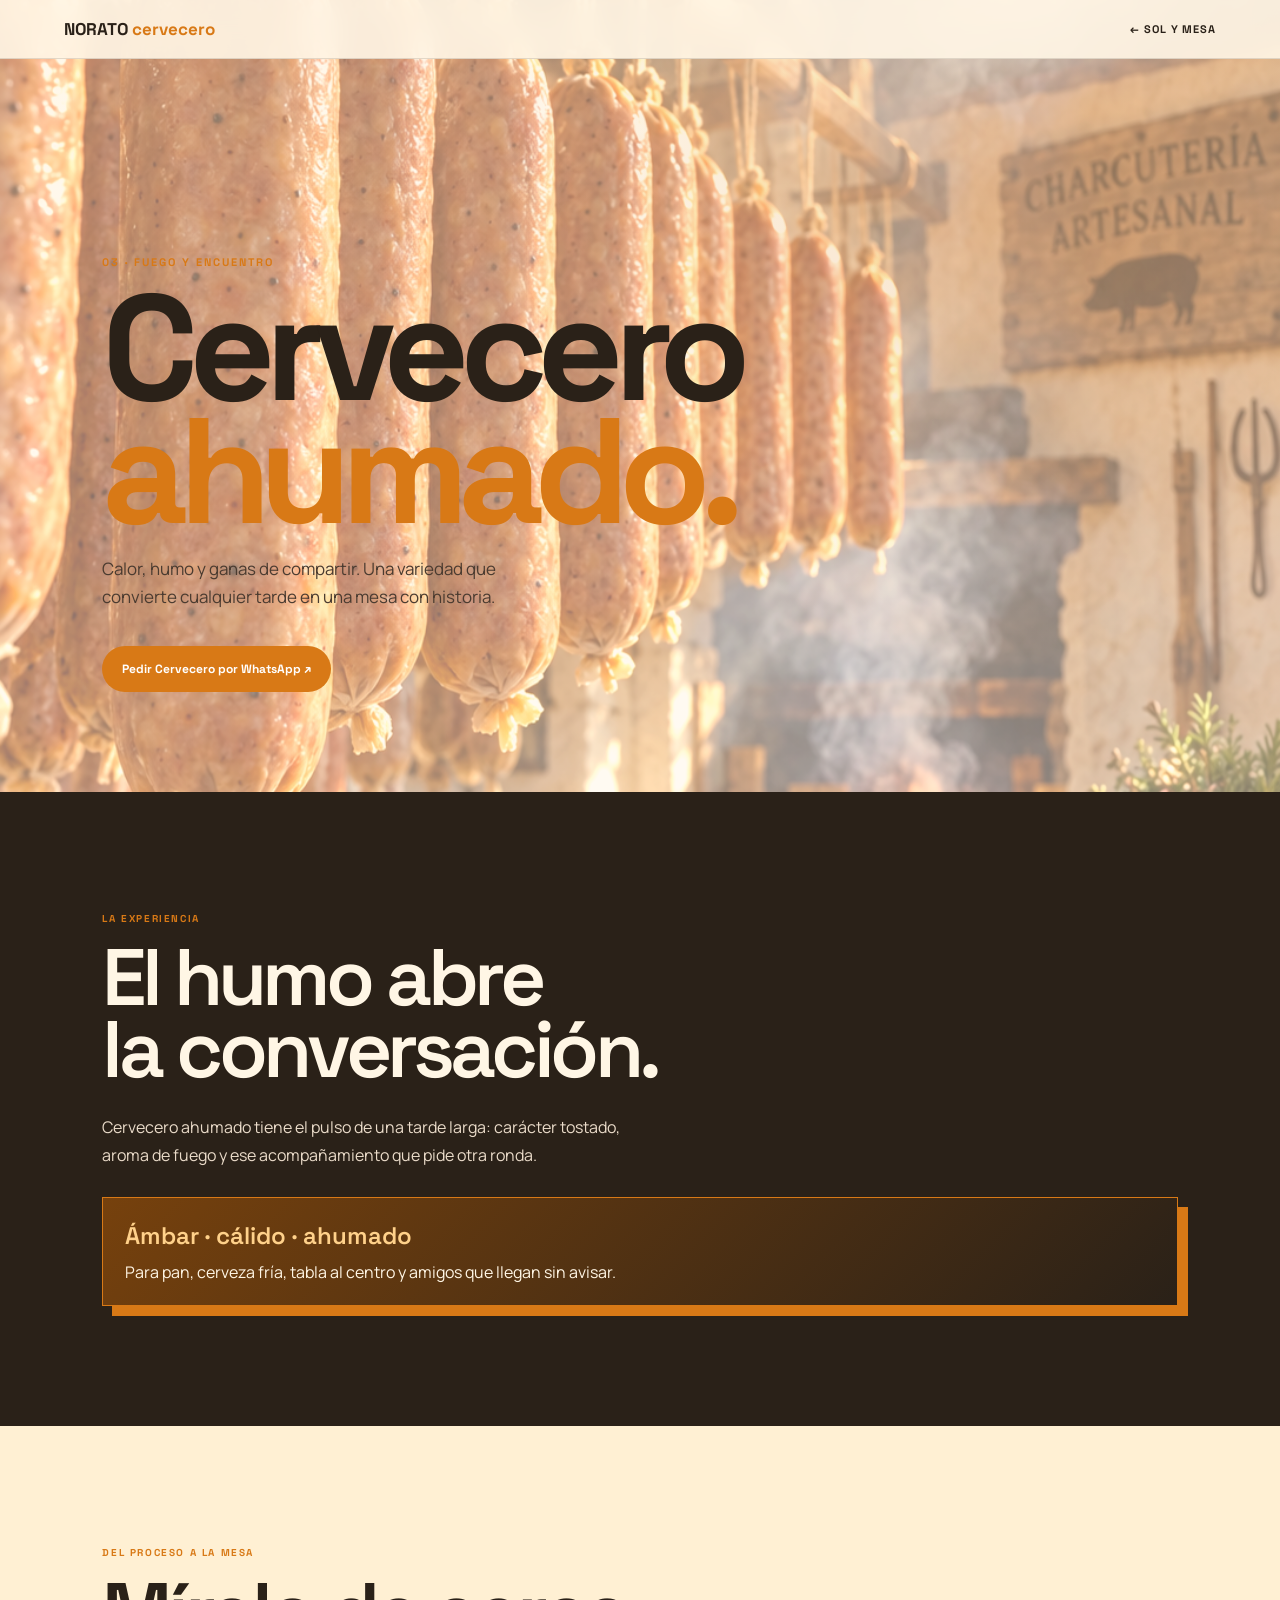
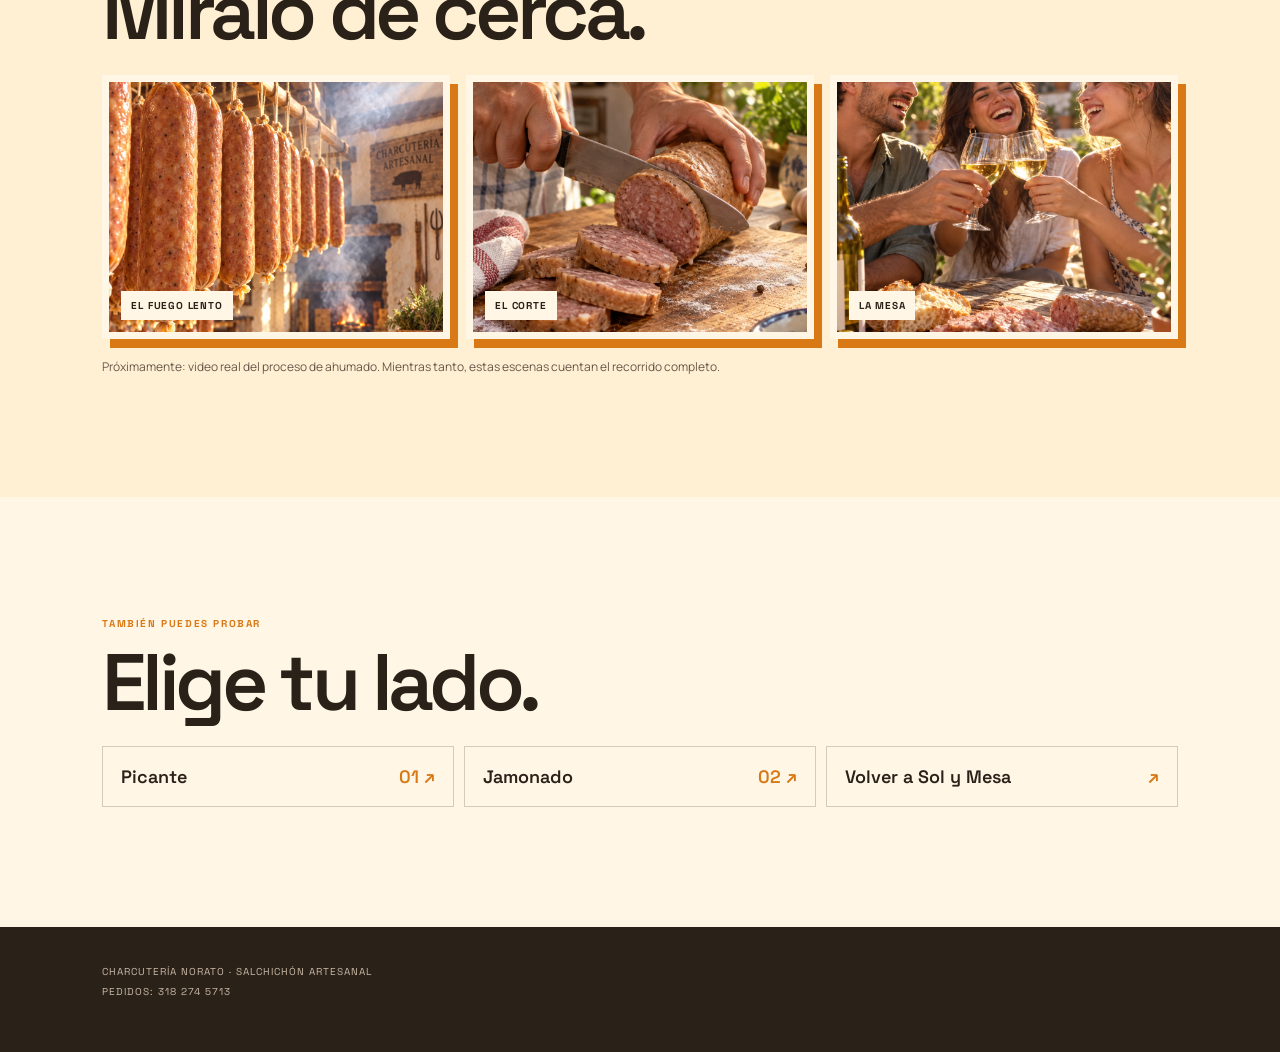
==== cervecero-ahumado/index.html @ bbb150dc "feat: initial Norato Sol y Mesa site" ====
<!doctype html><html lang="es"><head><meta charset="utf-8"><meta name="viewport" content="width=device-width,initial-scale=1"><title>Cervecero ahumado — Charcutería Norato</title><meta name="description" content="Cervecero ahumado, salchichón artesanal Norato."><link rel="preconnect" href="https://fonts.googleapis.com"><link rel="preconnect" href="https://fonts.gstatic.com" crossorigin><link href="https://fonts.googleapis.com/css2?family=Manrope:wght@400;600;700;800&family=Space+Grotesk:wght@400;600;700&display=swap" rel="stylesheet"><link rel="stylesheet" href="../variedades/styles.css"></head><body style="--accent:#d87916;--accent-soft:#fff0d3;--accent-dark:#76410d;--accent-light:#ffd18a;--accent-glow:#d8791666"><header class="page-nav"><a class="brand" href="../">NORATO <b>cervecero</b></a><a class="nav-back" href="../">← Sol y Mesa</a></header><main><section class="variety-hero"><div class="hero-photo"><img src="../assets/ahumadero.png" alt="Ahumado artesanal Norato"></div><div class="hero-content reveal"><div class="eyebrow">03 · fuego y encuentro</div><h1>Cervecero<br><span>ahumado.</span></h1><p class="lead">Calor, humo y ganas de compartir. Una variedad que convierte cualquier tarde en una mesa con historia.</p><a class="wa-button" href="https://wa.me/573182745713?text=Hola%2C%20quiero%20conocer%20y%20pedir%20el%20salchich%C3%B3n%20Cervecero%20ahumado%20de%20Norato." target="_blank" rel="noopener">Pedir Cervecero por WhatsApp ↗</a></div></section><section class="section story"><div class="section-kicker reveal">La experiencia</div><h2 class="reveal">El humo abre<br>la conversación.</h2><p class="reveal">Cervecero ahumado tiene el pulso de una tarde larga: carácter tostado, aroma de fuego y ese acompañamiento que pide otra ronda.</p><div class="story-card reveal"><strong>Ámbar · cálido · ahumado</strong><span>Para pan, cerveza fría, tabla al centro y amigos que llegan sin avisar.</span></div></section><section class="section gallery"><div class="section-kicker reveal">Del proceso a la mesa</div><h2 class="reveal">Míralo de cerca.</h2><div class="gallery-grid"><figure class="reveal"><img src="../assets/ahumadero.png" alt="Proceso de ahumado"><figcaption>El fuego lento</figcaption></figure><figure class="reveal"><img src="../assets/manos-corte.png" alt="Corte del producto"><figcaption>El corte</figcaption></figure><figure class="reveal"><img src="../assets/brindis.png" alt="Brindis con producto Norato"><figcaption>La mesa</figcaption></figure></div><p class="media-note">Próximamente: video real del proceso de ahumado. Mientras tanto, estas escenas cuentan el recorrido completo.</p></section><section class="section other"><div class="section-kicker">También puedes probar</div><h2>Elige tu lado.</h2><div class="other-grid"><a href="../picante/">Picante <span>01 ↗</span></a><a href="../jamonado/">Jamonado <span>02 ↗</span></a><a href="../">Volver a Sol y Mesa <span>↗</span></a></div></section></main><footer>Charcutería Norato · Salchichón artesanal<br>Pedidos: 318 274 5713</footer><script src="../variedades/app.js"></script></body></html>
---- variedades/styles.css ----
:root{--paper:#fff6e5;--ink:#2a2118;--muted:#65584a;--ease:cubic-bezier(.16,1,.3,1)}
*{box-sizing:border-box}html{scroll-behavior:smooth}body{margin:0;background:var(--paper);color:var(--ink);font-family:Manrope,system-ui,sans-serif;overflow-x:hidden}.page-nav{position:fixed;z-index:10;inset:0 0 auto;display:flex;align-items:center;justify-content:space-between;padding:14px 20px;background:#fff6e5e8;backdrop-filter:blur(12px);border-bottom:1px solid #2a211822}.brand{color:var(--ink);text-decoration:none;font:700 17px 'Space Grotesk'}.brand b{color:var(--accent)}.nav-back{color:var(--ink);text-decoration:none;font:700 11px 'Space Grotesk';letter-spacing:.08em;text-transform:uppercase}.variety-hero{min-height:100svh;display:flex;flex-direction:column;justify-content:flex-end;position:relative;overflow:hidden;padding:110px 22px 62px;background:linear-gradient(180deg,var(--accent-soft),var(--paper))}.variety-hero:before{content:"";position:absolute;inset:0;background:radial-gradient(circle at 78% 20%,var(--accent-glow),transparent 42%);pointer-events:none}.hero-photo{position:absolute;inset:0;z-index:0}.hero-photo img{width:100%;height:100%;object-fit:cover;opacity:.36;filter:saturate(1.05) contrast(1.04);animation:drift 12s ease-in-out infinite alternate}.hero-photo:after{content:"";position:absolute;inset:0;background:linear-gradient(180deg,var(--paper)00 15%,var(--paper)e8 76%,var(--paper) 100%)}.hero-content{position:relative;z-index:1;max-width:620px}.eyebrow{font:700 11px 'Space Grotesk';letter-spacing:.18em;text-transform:uppercase;color:var(--accent);margin-bottom:18px}.variety-hero h1{font:700 clamp(62px,18vw,150px)/.82 'Space Grotesk';letter-spacing:-.07em;margin:0 0 22px;color:var(--ink)}.variety-hero h1 span{color:var(--accent)}.lead{font-size:17px;line-height:1.65;max-width:430px;color:#4a3b30}.wa-button{display:inline-flex;align-items:center;justify-content:center;gap:12px;margin-top:18px;padding:15px 20px;border-radius:999px;background:var(--accent);color:#fff;text-decoration:none;font:700 12px 'Space Grotesk';transition:transform .35s var(--ease),box-shadow .35s}.wa-button:hover{transform:translateY(-4px);box-shadow:0 12px 24px var(--accent-glow)}.section{padding:78px 22px}.section-kicker{font:700 10px 'Space Grotesk';letter-spacing:.16em;text-transform:uppercase;color:var(--accent)}.section h2{font:600 clamp(40px,12vw,80px)/.9 'Space Grotesk';letter-spacing:-.055em;margin:16px 0 28px}.story{background:var(--ink);color:var(--paper)}.story p{max-width:540px;color:#eadbc9;line-height:1.75}.story-card{margin-top:28px;padding:22px;border:1px solid var(--accent);background:linear-gradient(135deg,var(--accent-dark),#2a2118);box-shadow:10px 10px 0 var(--accent)}.story-card strong{display:block;color:var(--accent-light);font:600 24px 'Space Grotesk';margin-bottom:10px}.gallery{background:var(--accent-soft)}.gallery-grid{display:grid;gap:16px}.gallery figure{margin:0;position:relative;overflow:hidden;border:7px solid var(--paper);box-shadow:8px 9px 0 var(--accent)}.gallery img{display:block;width:100%;aspect-ratio:4/3;object-fit:cover}.gallery figcaption{position:absolute;left:12px;bottom:12px;padding:8px 10px;background:var(--paper);color:var(--ink);font:700 10px 'Space Grotesk';text-transform:uppercase;letter-spacing:.08em}.media-note{margin:18px 0 0;color:var(--muted);font-size:12px;line-height:1.6}.other{background:var(--paper)}.other-grid{display:grid;gap:10px}.other-grid a{padding:18px;border:1px solid #2a211833;color:var(--ink);text-decoration:none;font:600 18px 'Space Grotesk';display:flex;justify-content:space-between}.other-grid a span{color:var(--accent)}footer{padding:28px 22px 100px;background:var(--ink);color:#c9b8a6;font:10px 'Space Grotesk';letter-spacing:.1em;text-transform:uppercase;line-height:2}@keyframes drift{to{transform:scale(1.08) translateY(-1.5%)}}.reveal{opacity:0;transform:translateY(28px);transition:opacity .8s var(--ease),transform .8s var(--ease)}.reveal.show{opacity:1;transform:none}@media(min-width:720px){.page-nav{padding:18px 5vw}.variety-hero{padding:150px 8vw 100px;min-height:88vh}.hero-photo img{opacity:.52}.section{padding:120px 8vw}.gallery-grid{grid-template-columns:repeat(3,1fr)}.other-grid{grid-template-columns:repeat(3,1fr)}footer{padding:35px 8vw 50px}}@media(prefers-reduced-motion:reduce){html{scroll-behavior:auto}.hero-photo img,.reveal{animation:none;transition:none}.reveal{opacity:1;transform:none}.wa-button{transition:none}}
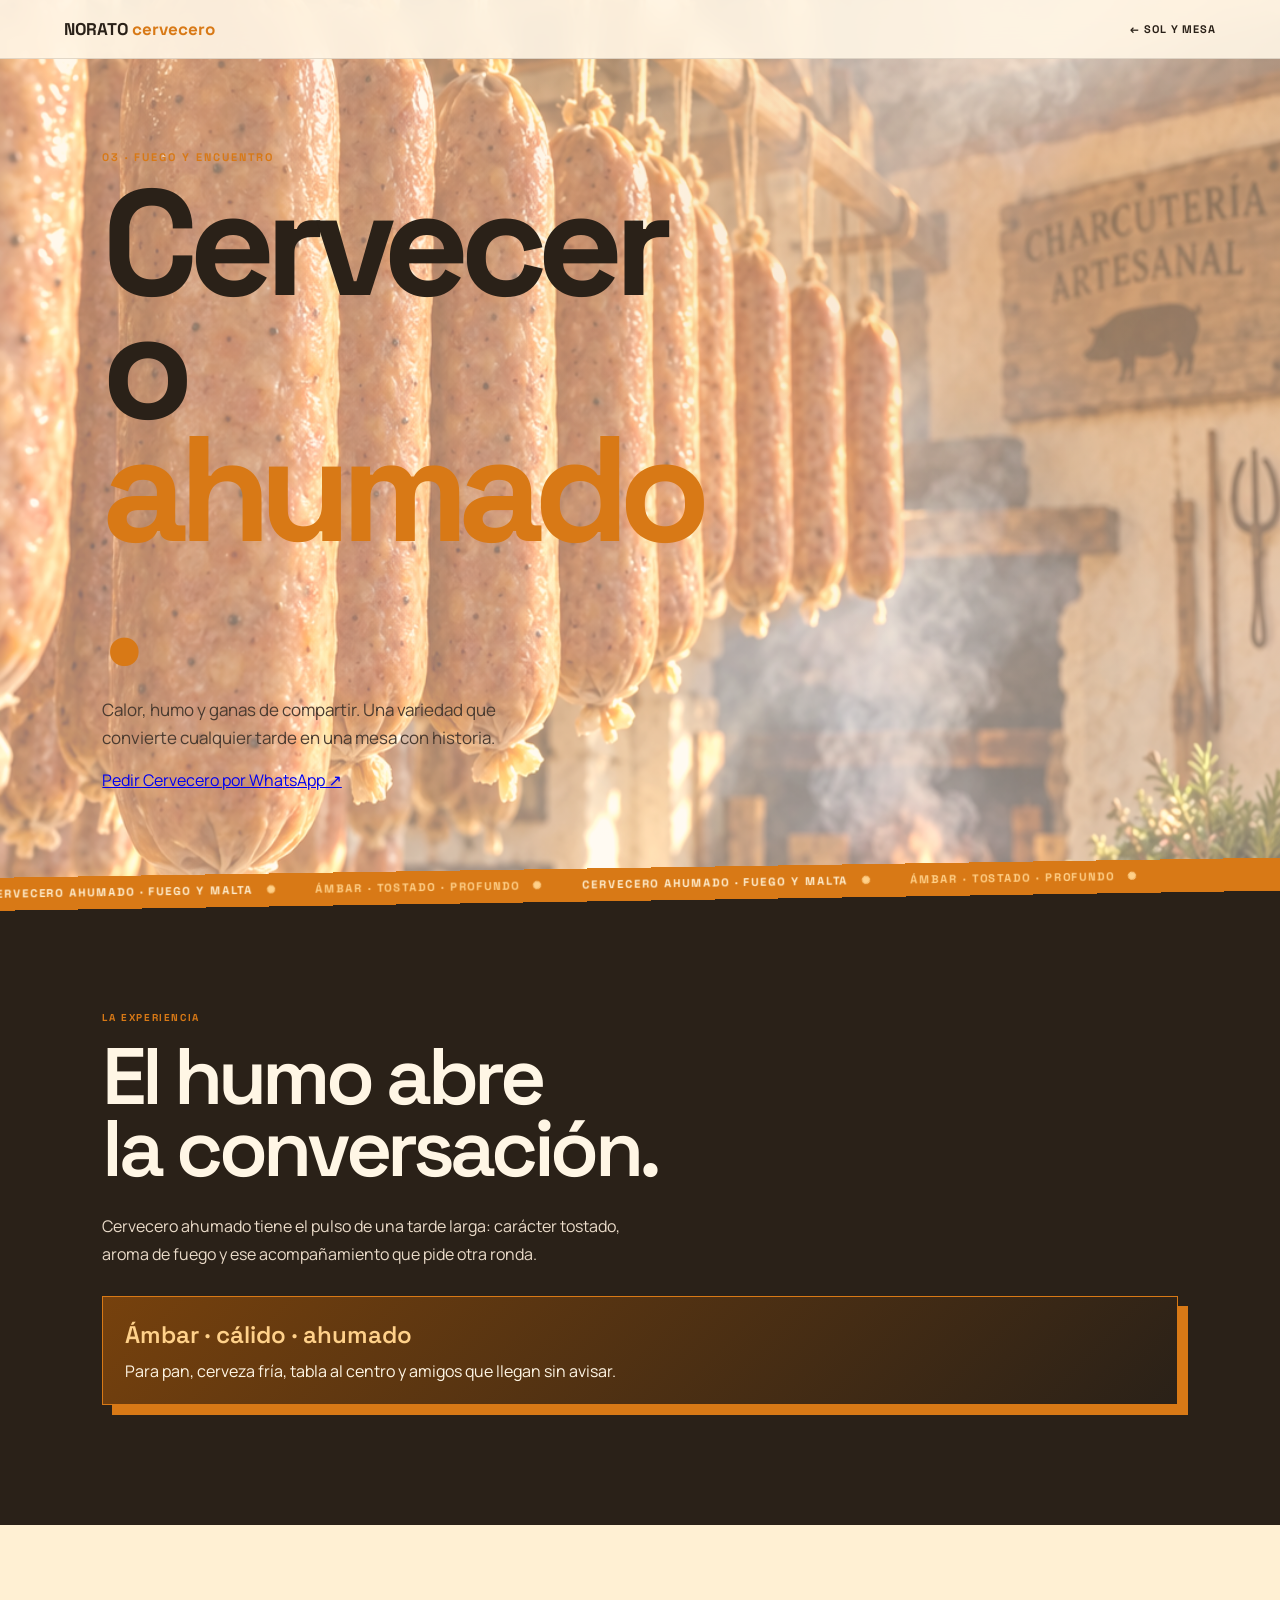
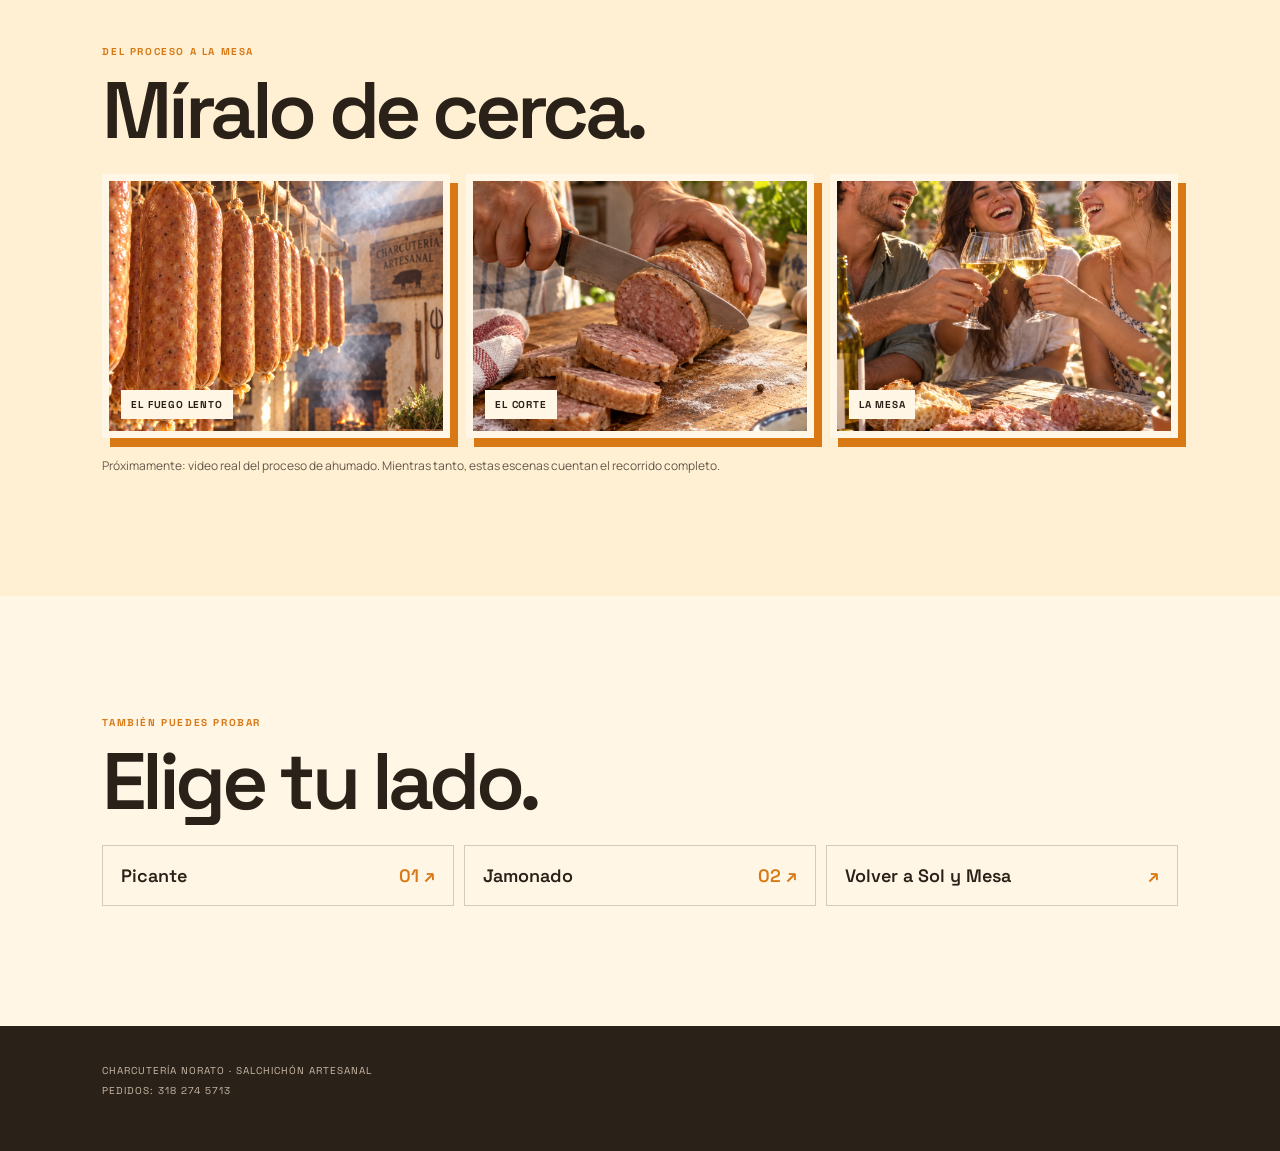
==== commit 2f1e076e: "fix: complete mobile responsive pass and add variety tickers" ====
--- a/cervecero-ahumado/index.html
+++ b/cervecero-ahumado/index.html
@@ -1 +1 @@
-<!doctype html><html lang="es"><head><meta charset="utf-8"><meta name="viewport" content="width=device-width,initial-scale=1"><title>Cervecero ahumado — Charcutería Norato</title><meta name="description" content="Cervecero ahumado, salchichón artesanal Norato."><link rel="preconnect" href="https://fonts.googleapis.com"><link rel="preconnect" href="https://fonts.gstatic.com" crossorigin><link href="https://fonts.googleapis.com/css2?family=Manrope:wght@400;600;700;800&family=Space+Grotesk:wght@400;600;700&display=swap" rel="stylesheet"><link rel="stylesheet" href="../variedades/styles.css"></head><body style="--accent:#d87916;--accent-soft:#fff0d3;--accent-dark:#76410d;--accent-light:#ffd18a;--accent-glow:#d8791666"><header class="page-nav"><a class="brand" href="../">NORATO <b>cervecero</b></a><a class="nav-back" href="../">← Sol y Mesa</a></header><main><section class="variety-hero"><div class="hero-photo"><img src="../assets/ahumadero.png" alt="Ahumado artesanal Norato"></div><div class="hero-content reveal"><div class="eyebrow">03 · fuego y encuentro</div><h1>Cervecero<br><span>ahumado.</span></h1><p class="lead">Calor, humo y ganas de compartir. Una variedad que convierte cualquier tarde en una mesa con historia.</p><a class="wa-button" href="https://wa.me/573182745713?text=Hola%2C%20quiero%20conocer%20y%20pedir%20el%20salchich%C3%B3n%20Cervecero%20ahumado%20de%20Norato." target="_blank" rel="noopener">Pedir Cervecero por WhatsApp ↗</a></div></section><section class="section story"><div class="section-kicker reveal">La experiencia</div><h2 class="reveal">El humo abre<br>la conversación.</h2><p class="reveal">Cervecero ahumado tiene el pulso de una tarde larga: carácter tostado, aroma de fuego y ese acompañamiento que pide otra ronda.</p><div class="story-card reveal"><strong>Ámbar · cálido · ahumado</strong><span>Para pan, cerveza fría, tabla al centro y amigos que llegan sin avisar.</span></div></section><section class="section gallery"><div class="section-kicker reveal">Del proceso a la mesa</div><h2 class="reveal">Míralo de cerca.</h2><div class="gallery-grid"><figure class="reveal"><img src="../assets/ahumadero.png" alt="Proceso de ahumado"><figcaption>El fuego lento</figcaption></figure><figure class="reveal"><img src="../assets/manos-corte.png" alt="Corte del producto"><figcaption>El corte</figcaption></figure><figure class="reveal"><img src="../assets/brindis.png" alt="Brindis con producto Norato"><figcaption>La mesa</figcaption></figure></div><p class="media-note">Próximamente: video real del proceso de ahumado. Mientras tanto, estas escenas cuentan el recorrido completo.</p></section><section class="section other"><div class="section-kicker">También puedes probar</div><h2>Elige tu lado.</h2><div class="other-grid"><a href="../picante/">Picante <span>01 ↗</span></a><a href="../jamonado/">Jamonado <span>02 ↗</span></a><a href="../">Volver a Sol y Mesa <span>↗</span></a></div></section></main><footer>Charcutería Norato · Salchichón artesanal<br>Pedidos: 318 274 5713</footer><script src="../variedades/app.js"></script></body></html>
+<!doctype html><html lang="es"><head><meta charset="utf-8"><meta name="viewport" content="width=device-width,initial-scale=1"><title>Cervecero ahumado — Charcutería Norato</title><meta name="description" content="Cervecero ahumado, salchichón artesanal Norato."><link rel="preconnect" href="https://fonts.googleapis.com"><link rel="preconnect" href="https://fonts.gstatic.com" crossorigin><link href="https://fonts.googleapis.com/css2?family=Manrope:wght@400;600;700;800&family=Space+Grotesk:wght@400;600;700&display=swap" rel="stylesheet"><link rel="stylesheet" href="../variedades/styles.css"></head><body style="--accent:#d87916;--accent-soft:#fff0d3;--accent-dark:#76410d;--accent-light:#ffd18a;--accent-glow:#d8791666;--ticker-speed:14s;--ticker-angle:-.9deg"><header class="page-nav"><a class="brand" href="../">NORATO <b>cervecero</b></a><a class="nav-back" href="../">← Sol y Mesa</a></header><div class="variety-ticker" aria-hidden="true"><div class="variety-ticker-track"><span>Cervecero ahumado · fuego y malta <em>✺</em></span><span>Ámbar · tostado · profundo <em>✺</em></span><span>Cervecero ahumado · fuego y malta <em>✺</em></span><span>Ámbar · tostado · profundo <em>✺</em></span></div></div><main><section class="variety-hero"><div class="hero-photo"><img src="../assets/ahumadero.png" alt="Ahumado artesanal Norato"></div><div class="hero-content reveal"><div class="eyebrow">03 · fuego y encuentro</div><h1>Cervecero<br><span>ahumado.</span></h1><p class="lead">Calor, humo y ganas de compartir. Una variedad que convierte cualquier tarde en una mesa con historia.</p><a class="wa-button" href="https://wa.me/573182745713?text=Hola%2C%20quiero%20conocer%20y%20pedir%20el%20salchich%C3%B3n%20Cervecero%20ahumado%20de%20Norato." target="_blank" rel="noopener">Pedir Cervecero por WhatsApp ↗</a></div></section><section class="section story"><div class="section-kicker reveal">La experiencia</div><h2 class="reveal">El humo abre<br>la conversación.</h2><p class="reveal">Cervecero ahumado tiene el pulso de una tarde larga: carácter tostado, aroma de fuego y ese acompañamiento que pide otra ronda.</p><div class="story-card reveal"><strong>Ámbar · cálido · ahumado</strong><span>Para pan, cerveza fría, tabla al centro y amigos que llegan sin avisar.</span></div></section><section class="section gallery"><div class="section-kicker reveal">Del proceso a la mesa</div><h2 class="reveal">Míralo de cerca.</h2><div class="gallery-grid"><figure class="reveal"><img src="../assets/ahumadero.png" alt="Proceso de ahumado"><figcaption>El fuego lento</figcaption></figure><figure class="reveal"><img src="../assets/manos-corte.png" alt="Corte del producto"><figcaption>El corte</figcaption></figure><figure class="reveal"><img src="../assets/brindis.png" alt="Brindis con producto Norato"><figcaption>La mesa</figcaption></figure></div><p class="media-note">Próximamente: video real del proceso de ahumado. Mientras tanto, estas escenas cuentan el recorrido completo.</p></section><section class="section other"><div class="section-kicker">También puedes probar</div><h2>Elige tu lado.</h2><div class="other-grid"><a href="../picante/">Picante <span>01 ↗</span></a><a href="../jamonado/">Jamonado <span>02 ↗</span></a><a href="../">Volver a Sol y Mesa <span>↗</span></a></div></section></main><footer>Charcutería Norato · Salchichón artesanal<br>Pedidos: 318 274 5713</footer><script src="../variedades/app.js"></script></body></html>
--- a/variedades/styles.css
+++ b/variedades/styles.css
@@ -1,2 +1,3 @@
 :root{--paper:#fff6e5;--ink:#2a2118;--muted:#65584a;--ease:cubic-bezier(.16,1,.3,1)}
-*{box-sizing:border-box}html{scroll-behavior:smooth}body{margin:0;background:var(--paper);color:var(--ink);font-family:Manrope,system-ui,sans-serif;overflow-x:hidden}.page-nav{position:fixed;z-index:10;inset:0 0 auto;display:flex;align-items:center;justify-content:space-between;padding:14px 20px;background:#fff6e5e8;backdrop-filter:blur(12px);border-bottom:1px solid #2a211822}.brand{color:var(--ink);text-decoration:none;font:700 17px 'Space Grotesk'}.brand b{color:var(--accent)}.nav-back{color:var(--ink);text-decoration:none;font:700 11px 'Space Grotesk';letter-spacing:.08em;text-transform:uppercase}.variety-hero{min-height:100svh;display:flex;flex-direction:column;justify-content:flex-end;position:relative;overflow:hidden;padding:110px 22px 62px;background:linear-gradient(180deg,var(--accent-soft),var(--paper))}.variety-hero:before{content:"";position:absolute;inset:0;background:radial-gradient(circle at 78% 20%,var(--accent-glow),transparent 42%);pointer-events:none}.hero-photo{position:absolute;inset:0;z-index:0}.hero-photo img{width:100%;height:100%;object-fit:cover;opacity:.36;filter:saturate(1.05) contrast(1.04);animation:drift 12s ease-in-out infinite alternate}.hero-photo:after{content:"";position:absolute;inset:0;background:linear-gradient(180deg,var(--paper)00 15%,var(--paper)e8 76%,var(--paper) 100%)}.hero-content{position:relative;z-index:1;max-width:620px}.eyebrow{font:700 11px 'Space Grotesk';letter-spacing:.18em;text-transform:uppercase;color:var(--accent);margin-bottom:18px}.variety-hero h1{font:700 clamp(62px,18vw,150px)/.82 'Space Grotesk';letter-spacing:-.07em;margin:0 0 22px;color:var(--ink)}.variety-hero h1 span{color:var(--accent)}.lead{font-size:17px;line-height:1.65;max-width:430px;color:#4a3b30}.wa-button{display:inline-flex;align-items:center;justify-content:center;gap:12px;margin-top:18px;padding:15px 20px;border-radius:999px;background:var(--accent);color:#fff;text-decoration:none;font:700 12px 'Space Grotesk';transition:transform .35s var(--ease),box-shadow .35s}.wa-button:hover{transform:translateY(-4px);box-shadow:0 12px 24px var(--accent-glow)}.section{padding:78px 22px}.section-kicker{font:700 10px 'Space Grotesk';letter-spacing:.16em;text-transform:uppercase;color:var(--accent)}.section h2{font:600 clamp(40px,12vw,80px)/.9 'Space Grotesk';letter-spacing:-.055em;margin:16px 0 28px}.story{background:var(--ink);color:var(--paper)}.story p{max-width:540px;color:#eadbc9;line-height:1.75}.story-card{margin-top:28px;padding:22px;border:1px solid var(--accent);background:linear-gradient(135deg,var(--accent-dark),#2a2118);box-shadow:10px 10px 0 var(--accent)}.story-card strong{display:block;color:var(--accent-light);font:600 24px 'Space Grotesk';margin-bottom:10px}.gallery{background:var(--accent-soft)}.gallery-grid{display:grid;gap:16px}.gallery figure{margin:0;position:relative;overflow:hidden;border:7px solid var(--paper);box-shadow:8px 9px 0 var(--accent)}.gallery img{display:block;width:100%;aspect-ratio:4/3;object-fit:cover}.gallery figcaption{position:absolute;left:12px;bottom:12px;padding:8px 10px;background:var(--paper);color:var(--ink);font:700 10px 'Space Grotesk';text-transform:uppercase;letter-spacing:.08em}.media-note{margin:18px 0 0;color:var(--muted);font-size:12px;line-height:1.6}.other{background:var(--paper)}.other-grid{display:grid;gap:10px}.other-grid a{padding:18px;border:1px solid #2a211833;color:var(--ink);text-decoration:none;font:600 18px 'Space Grotesk';display:flex;justify-content:space-between}.other-grid a span{color:var(--accent)}footer{padding:28px 22px 100px;background:var(--ink);color:#c9b8a6;font:10px 'Space Grotesk';letter-spacing:.1em;text-transform:uppercase;line-height:2}@keyframes drift{to{transform:scale(1.08) translateY(-1.5%)}}.reveal{opacity:0;transform:translateY(28px);transition:opacity .8s var(--ease),transform .8s var(--ease)}.reveal.show{opacity:1;transform:none}@media(min-width:720px){.page-nav{padding:18px 5vw}.variety-hero{padding:150px 8vw 100px;min-height:88vh}.hero-photo img{opacity:.52}.section{padding:120px 8vw}.gallery-grid{grid-template-columns:repeat(3,1fr)}.other-grid{grid-template-columns:repeat(3,1fr)}footer{padding:35px 8vw 50px}}@media(prefers-reduced-motion:reduce){html{scroll-behavior:auto}.hero-photo img,.reveal{animation:none;transition:none}.reveal{opacity:1;transform:none}.wa-button{transition:none}}
+*{box-sizing:border-box}html{scroll-behavior:smooth}body{margin:0;background:var(--paper);color:var(--ink);font-family:Manrope,system-ui,sans-serif;overflow-x:hidden}.page-nav{position:fixed;z-index:10;inset:0 0 auto;display:flex;align-items:center;justify-content:space-between;padding:14px 20px;background:#fff6e5e8;backdrop-filter:blur(12px);border-bottom:1px solid #2a211822}.brand{color:var(--ink);text-decoration:none;font:700 17px 'Space Grotesk'}.brand b{color:var(--accent)}.nav-back{color:var(--ink);text-decoration:none;font:700 11px 'Space Grotesk';letter-spacing:.08em;text-transform:uppercase}.variety-ticker{position:fixed;z-index:9;left:0;right:0;bottom:0;width:100%;max-width:100%;overflow:hidden;padding:9px 0;background:var(--accent);color:var(--accent-soft);transform:rotate(var(--ticker-angle,-1deg)) scale(1.02);pointer-events:none;contain:paint}.variety-ticker-track{display:flex;width:max-content;gap:38px;white-space:nowrap;font:700 11px 'Space Grotesk';letter-spacing:.16em;text-transform:uppercase;animation:varietyTicker var(--ticker-speed,16s) linear infinite}.variety-ticker-track span{display:flex;align-items:center;gap:12px}.variety-ticker-track em{font-style:normal;color:var(--accent-light)}.variety-ticker-track span:nth-child(2n){color:var(--accent-light)}.variety-hero{min-height:100svh;display:flex;flex-direction:column;justify-content:flex-end;position:relative;overflow:hidden;padding:110px 22px 62px;background:linear-gradient(180deg,var(--accent-soft),var(--paper))}.variety-hero:before{content:"";position:absolute;inset:0;background:radial-gradient(circle at 78% 20%,var(--accent-glow),transparent 42%);pointer-events:none}.hero-photo{position:absolute;inset:0;z-index:0}.hero-photo img{width:100%;height:100%;object-fit:cover;opacity:.36;filter:saturate(1.05) contrast(1.04);animation:drift 12s ease-in-out infinite alternate}.hero-photo:after{content:"";position:absolute;inset:0;background:linear-gradient(180deg,var(--paper)00 15%,var(--paper)e8 76%,var(--paper) 100%)}.hero-content{position:relative;z-index:1;width:min(100%,620px);max-width:620px;min-width:0;overflow-wrap:anywhere}.eyebrow{font:700 11px 'Space Grotesk';letter-spacing:.18em;text-transform:uppercase;color:var(--accent);margin-bottom:18px}.variety-hero h1{font:700 clamp(62px,18vw,150px)/.82 'Space Grotesk';letter-spacing:-.07em;margin:0 0 22px;color:var(--ink);max-width:100%;overflow-wrap:anywhere}.variety-hero h1 span{color:var(--accent)}.lead{width:100%;font-size:17px;line-height:1.65;max-width:430px;color:#4a3b30;overflow-wrap:anywhere}.wa-button{max-width:100%;box-sizing:border-box}.wa-button:hover{transform:translateY(-4px);box-shadow:0 12px 24px var(--accent-glow)}.section{padding:78px 22px}.section-kicker{font:700 10px 'Space Grotesk';letter-spacing:.16em;text-transform:uppercase;color:var(--accent)}.section h2{font:600 clamp(40px,12vw,80px)/.9 'Space Grotesk';letter-spacing:-.055em;margin:16px 0 28px}.story{background:var(--ink);color:var(--paper)}.story p{max-width:540px;color:#eadbc9;line-height:1.75}.story-card{margin-top:28px;padding:22px;border:1px solid var(--accent);background:linear-gradient(135deg,var(--accent-dark),#2a2118);box-shadow:10px 10px 0 var(--accent)}.story-card strong{display:block;color:var(--accent-light);font:600 24px 'Space Grotesk';margin-bottom:10px}.gallery{background:var(--accent-soft)}.gallery-grid{display:grid;gap:16px}.gallery figure{margin:0;position:relative;overflow:hidden;border:7px solid var(--paper);box-shadow:8px 9px 0 var(--accent)}.gallery img{display:block;width:100%;aspect-ratio:4/3;object-fit:cover}.gallery figcaption{position:absolute;left:12px;bottom:12px;padding:8px 10px;background:var(--paper);color:var(--ink);font:700 10px 'Space Grotesk';text-transform:uppercase;letter-spacing:.08em}.media-note{margin:18px 0 0;color:var(--muted);font-size:12px;line-height:1.6}.other{background:var(--paper)}.other-grid{display:grid;gap:10px}.other-grid a{padding:18px;border:1px solid #2a211833;color:var(--ink);text-decoration:none;font:600 18px 'Space Grotesk';display:flex;justify-content:space-between}.other-grid a span{color:var(--accent)}footer{padding:28px 22px 100px;background:var(--ink);color:#c9b8a6;font:10px 'Space Grotesk';letter-spacing:.1em;text-transform:uppercase;line-height:2}@keyframes drift{to{transform:scale(1.08) translateY(-1.5%)}}@keyframes varietyTicker{to{transform:translateX(-50%)}}.reveal{opacity:0;transform:translateY(28px);transition:opacity .8s var(--ease),transform .8s var(--ease)}.reveal.show{opacity:1;transform:none}@media(min-width:720px){.page-nav{padding:18px 5vw}.variety-hero{padding:150px 8vw 100px;min-height:88vh}.hero-photo img{opacity:.52}.section{padding:120px 8vw}.gallery-grid{grid-template-columns:repeat(3,1fr)}.other-grid{grid-template-columns:repeat(3,1fr)}footer{padding:35px 8vw 50px}}@media(max-width:719px){.variety-hero h1{font-size:clamp(48px,16vw,72px);line-height:.9;letter-spacing:-.065em}.variety-hero{padding:100px 22px 86px}.lead{font-size:16px}.wa-button{white-space:normal;text-align:center;line-height:1.35}.section h2{overflow-wrap:anywhere}}
+@media(prefers-reduced-motion:reduce){html{scroll-behavior:auto}.hero-photo img,.reveal,.variety-ticker-track{animation:none;transition:none}.reveal{opacity:1;transform:none}.wa-button{transition:none}}
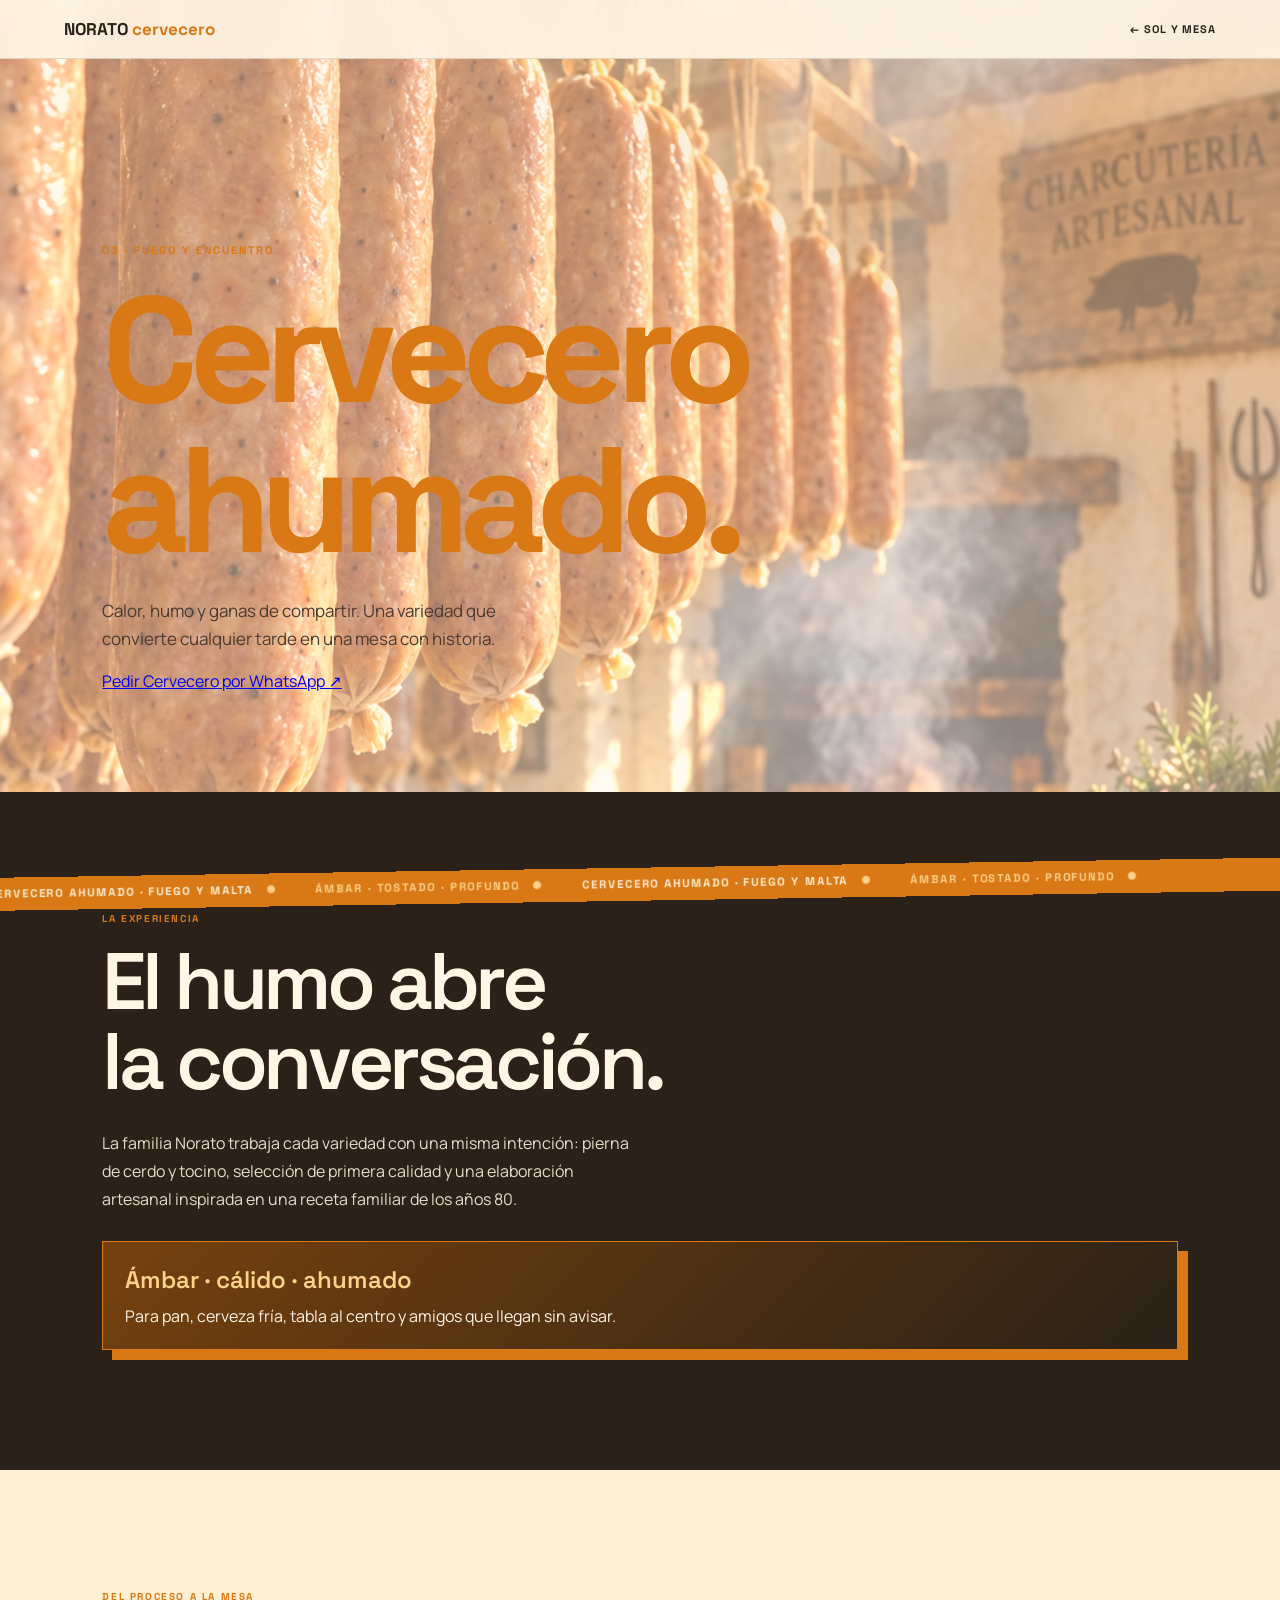
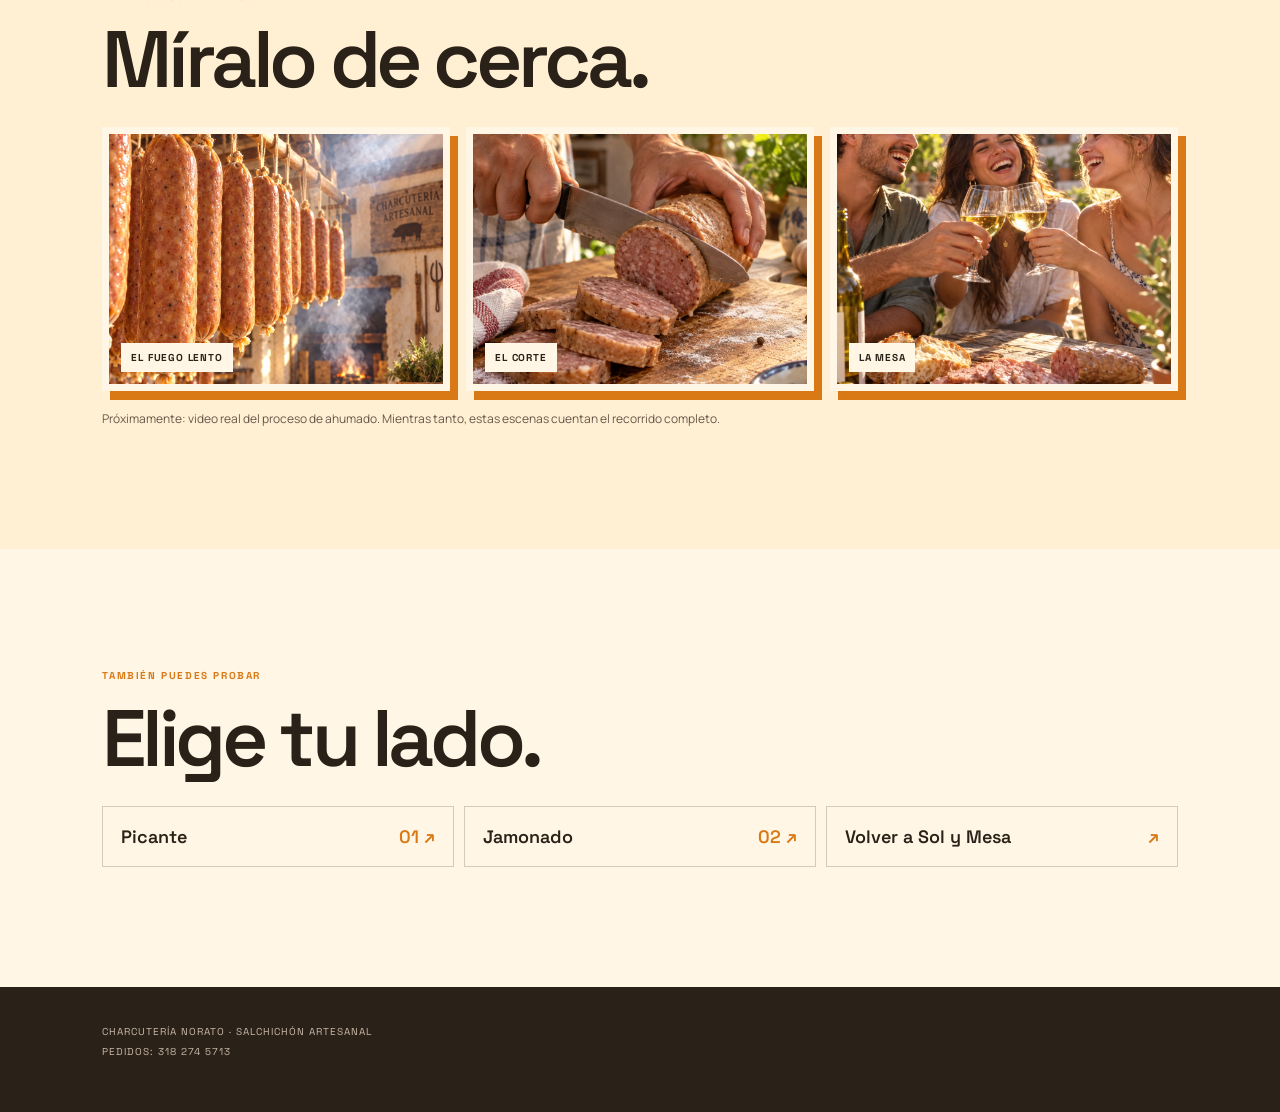
==== commit 565b220c: "feat: unify variety stories and title motion" ====
--- a/cervecero-ahumado/index.html
+++ b/cervecero-ahumado/index.html
@@ -1 +1 @@
-<!doctype html><html lang="es"><head><meta charset="utf-8"><meta name="viewport" content="width=device-width,initial-scale=1"><title>Cervecero ahumado — Charcutería Norato</title><meta name="description" content="Cervecero ahumado, salchichón artesanal Norato."><link rel="preconnect" href="https://fonts.googleapis.com"><link rel="preconnect" href="https://fonts.gstatic.com" crossorigin><link href="https://fonts.googleapis.com/css2?family=Manrope:wght@400;600;700;800&family=Space+Grotesk:wght@400;600;700&display=swap" rel="stylesheet"><link rel="stylesheet" href="../variedades/styles.css"></head><body style="--accent:#d87916;--accent-soft:#fff0d3;--accent-dark:#76410d;--accent-light:#ffd18a;--accent-glow:#d8791666;--ticker-speed:14s;--ticker-angle:-.9deg"><header class="page-nav"><a class="brand" href="../">NORATO <b>cervecero</b></a><a class="nav-back" href="../">← Sol y Mesa</a></header><div class="variety-ticker" aria-hidden="true"><div class="variety-ticker-track"><span>Cervecero ahumado · fuego y malta <em>✺</em></span><span>Ámbar · tostado · profundo <em>✺</em></span><span>Cervecero ahumado · fuego y malta <em>✺</em></span><span>Ámbar · tostado · profundo <em>✺</em></span></div></div><main><section class="variety-hero"><div class="hero-photo"><img src="../assets/ahumadero.png" alt="Ahumado artesanal Norato"></div><div class="hero-content reveal"><div class="eyebrow">03 · fuego y encuentro</div><h1>Cervecero<br><span>ahumado.</span></h1><p class="lead">Calor, humo y ganas de compartir. Una variedad que convierte cualquier tarde en una mesa con historia.</p><a class="wa-button" href="https://wa.me/573182745713?text=Hola%2C%20quiero%20conocer%20y%20pedir%20el%20salchich%C3%B3n%20Cervecero%20ahumado%20de%20Norato." target="_blank" rel="noopener">Pedir Cervecero por WhatsApp ↗</a></div></section><section class="section story"><div class="section-kicker reveal">La experiencia</div><h2 class="reveal">El humo abre<br>la conversación.</h2><p class="reveal">Cervecero ahumado tiene el pulso de una tarde larga: carácter tostado, aroma de fuego y ese acompañamiento que pide otra ronda.</p><div class="story-card reveal"><strong>Ámbar · cálido · ahumado</strong><span>Para pan, cerveza fría, tabla al centro y amigos que llegan sin avisar.</span></div></section><section class="section gallery"><div class="section-kicker reveal">Del proceso a la mesa</div><h2 class="reveal">Míralo de cerca.</h2><div class="gallery-grid"><figure class="reveal"><img src="../assets/ahumadero.png" alt="Proceso de ahumado"><figcaption>El fuego lento</figcaption></figure><figure class="reveal"><img src="../assets/manos-corte.png" alt="Corte del producto"><figcaption>El corte</figcaption></figure><figure class="reveal"><img src="../assets/brindis.png" alt="Brindis con producto Norato"><figcaption>La mesa</figcaption></figure></div><p class="media-note">Próximamente: video real del proceso de ahumado. Mientras tanto, estas escenas cuentan el recorrido completo.</p></section><section class="section other"><div class="section-kicker">También puedes probar</div><h2>Elige tu lado.</h2><div class="other-grid"><a href="../picante/">Picante <span>01 ↗</span></a><a href="../jamonado/">Jamonado <span>02 ↗</span></a><a href="../">Volver a Sol y Mesa <span>↗</span></a></div></section></main><footer>Charcutería Norato · Salchichón artesanal<br>Pedidos: 318 274 5713</footer><script src="../variedades/app.js"></script></body></html>
+<!doctype html><html lang="es"><head><meta charset="utf-8"><meta name="viewport" content="width=device-width,initial-scale=1"><title>Cervecero ahumado — Charcutería Norato</title><meta name="description" content="Cervecero ahumado, salchichón artesanal Norato."><link rel="preconnect" href="https://fonts.googleapis.com"><link rel="preconnect" href="https://fonts.gstatic.com" crossorigin><link href="https://fonts.googleapis.com/css2?family=Manrope:wght@400;600;700;800&family=Space+Grotesk:wght@400;600;700&display=swap" rel="stylesheet"><link rel="stylesheet" href="../variedades/styles.css"></head><body style="--accent:#d87916;--accent-soft:#fff0d3;--accent-dark:#76410d;--accent-light:#ffd18a;--accent-glow:#d8791666;--ticker-speed:14s;--ticker-angle:-.9deg"><header class="page-nav"><a class="brand" href="../">NORATO <b>cervecero</b></a><a class="nav-back" href="../">← Sol y Mesa</a></header><div class="variety-ticker" aria-hidden="true"><div class="variety-ticker-track"><span>Cervecero ahumado · fuego y malta <em>✺</em></span><span>Ámbar · tostado · profundo <em>✺</em></span><span>Cervecero ahumado · fuego y malta <em>✺</em></span><span>Ámbar · tostado · profundo <em>✺</em></span></div></div><main><section class="variety-hero"><div class="hero-photo"><img src="../assets/ahumadero.png" alt="Ahumado artesanal Norato"></div><div class="hero-content reveal"><div class="eyebrow">03 · fuego y encuentro</div><h1 class="title-letters"><span class="word-wrap">Cervecero</span><br><span class="word-wrap">ahumado.</span></h1><p class="lead">Calor, humo y ganas de compartir. Una variedad que convierte cualquier tarde en una mesa con historia.</p><a class="wa-button" href="https://wa.me/573182745713?text=Hola%2C%20quiero%20conocer%20y%20pedir%20el%20salchich%C3%B3n%20Cervecero%20ahumado%20de%20Norato." target="_blank" rel="noopener">Pedir Cervecero por WhatsApp ↗</a></div></section><section class="section story"><div class="section-kicker reveal">La experiencia</div><h2 class="title-letters"><span class="word-wrap">El humo abre</span><br><span class="word-wrap">la conversación.</span></h2><p class="reveal">La familia Norato trabaja cada variedad con una misma intención: pierna de cerdo y tocino, selección de primera calidad y una elaboración artesanal inspirada en una receta familiar de los años 80.</p><div class="story-card reveal"><strong>Ámbar · cálido · ahumado</strong><span>Para pan, cerveza fría, tabla al centro y amigos que llegan sin avisar.</span></div></section><section class="section gallery"><div class="section-kicker reveal">Del proceso a la mesa</div><h2 class="title-letters"><span class="word-wrap">Míralo de cerca.</span></h2><div class="gallery-grid"><figure class="reveal"><img src="../assets/ahumadero.png" alt="Proceso de ahumado"><figcaption>El fuego lento</figcaption></figure><figure class="reveal"><img src="../assets/manos-corte.png" alt="Corte del producto"><figcaption>El corte</figcaption></figure><figure class="reveal"><img src="../assets/brindis.png" alt="Brindis con producto Norato"><figcaption>La mesa</figcaption></figure></div><p class="media-note">Próximamente: video real del proceso de ahumado. Mientras tanto, estas escenas cuentan el recorrido completo.</p></section><section class="section other"><div class="section-kicker">También puedes probar</div><h2 class="title-letters"><span class="word-wrap">Elige tu lado.</span></h2><div class="other-grid"><a href="../picante/">Picante <span>01 ↗</span></a><a href="../jamonado/">Jamonado <span>02 ↗</span></a><a href="../">Volver a Sol y Mesa <span>↗</span></a></div></section></main><footer>Charcutería Norato · Salchichón artesanal<br>Pedidos: 318 274 5713</footer><script src="../variedades/app.js"></script></body></html>
--- a/variedades/styles.css
+++ b/variedades/styles.css
@@ -1,3 +1,4 @@
 :root{--paper:#fff6e5;--ink:#2a2118;--muted:#65584a;--ease:cubic-bezier(.16,1,.3,1)}
+.title-letters .word-wrap{display:inline-block;white-space:nowrap}.title-letters .letter{display:inline-block;opacity:0;transform:translateY(80%);line-height:1}.title-letters.is-visible .letter{animation:varietyType .12s steps(1,end) both;animation-delay:calc(var(--title-i)*.055s)}@keyframes varietyType{to{opacity:1;transform:none}}
 *{box-sizing:border-box}html{scroll-behavior:smooth}body{margin:0;background:var(--paper);color:var(--ink);font-family:Manrope,system-ui,sans-serif;overflow-x:hidden}.page-nav{position:fixed;z-index:10;inset:0 0 auto;display:flex;align-items:center;justify-content:space-between;padding:14px 20px;background:#fff6e5e8;backdrop-filter:blur(12px);border-bottom:1px solid #2a211822}.brand{color:var(--ink);text-decoration:none;font:700 17px 'Space Grotesk'}.brand b{color:var(--accent)}.nav-back{color:var(--ink);text-decoration:none;font:700 11px 'Space Grotesk';letter-spacing:.08em;text-transform:uppercase}.variety-ticker{position:fixed;z-index:9;left:0;right:0;bottom:0;width:100%;max-width:100%;overflow:hidden;padding:9px 0;background:var(--accent);color:var(--accent-soft);transform:rotate(var(--ticker-angle,-1deg)) scale(1.02);pointer-events:none;contain:paint}.variety-ticker-track{display:flex;width:max-content;gap:38px;white-space:nowrap;font:700 11px 'Space Grotesk';letter-spacing:.16em;text-transform:uppercase;animation:varietyTicker var(--ticker-speed,16s) linear infinite}.variety-ticker-track span{display:flex;align-items:center;gap:12px}.variety-ticker-track em{font-style:normal;color:var(--accent-light)}.variety-ticker-track span:nth-child(2n){color:var(--accent-light)}.variety-hero{min-height:100svh;display:flex;flex-direction:column;justify-content:flex-end;position:relative;overflow:hidden;padding:110px 22px 62px;background:linear-gradient(180deg,var(--accent-soft),var(--paper))}.variety-hero:before{content:"";position:absolute;inset:0;background:radial-gradient(circle at 78% 20%,var(--accent-glow),transparent 42%);pointer-events:none}.hero-photo{position:absolute;inset:0;z-index:0}.hero-photo img{width:100%;height:100%;object-fit:cover;opacity:.36;filter:saturate(1.05) contrast(1.04);animation:drift 12s ease-in-out infinite alternate}.hero-photo:after{content:"";position:absolute;inset:0;background:linear-gradient(180deg,var(--paper)00 15%,var(--paper)e8 76%,var(--paper) 100%)}.hero-content{position:relative;z-index:1;width:min(100%,620px);max-width:620px;min-width:0;overflow-wrap:anywhere}.eyebrow{font:700 11px 'Space Grotesk';letter-spacing:.18em;text-transform:uppercase;color:var(--accent);margin-bottom:18px}.variety-hero h1{font:700 clamp(62px,18vw,150px)/.82 'Space Grotesk';letter-spacing:-.07em;margin:0 0 22px;color:var(--ink);max-width:100%;overflow-wrap:anywhere}.variety-hero h1 span{color:var(--accent)}.lead{width:100%;font-size:17px;line-height:1.65;max-width:430px;color:#4a3b30;overflow-wrap:anywhere}.wa-button{max-width:100%;box-sizing:border-box}.wa-button:hover{transform:translateY(-4px);box-shadow:0 12px 24px var(--accent-glow)}.section{padding:78px 22px}.section-kicker{font:700 10px 'Space Grotesk';letter-spacing:.16em;text-transform:uppercase;color:var(--accent)}.section h2{font:600 clamp(40px,12vw,80px)/.9 'Space Grotesk';letter-spacing:-.055em;margin:16px 0 28px}.story{background:var(--ink);color:var(--paper)}.story p{max-width:540px;color:#eadbc9;line-height:1.75}.story-card{margin-top:28px;padding:22px;border:1px solid var(--accent);background:linear-gradient(135deg,var(--accent-dark),#2a2118);box-shadow:10px 10px 0 var(--accent)}.story-card strong{display:block;color:var(--accent-light);font:600 24px 'Space Grotesk';margin-bottom:10px}.gallery{background:var(--accent-soft)}.gallery-grid{display:grid;gap:16px}.gallery figure{margin:0;position:relative;overflow:hidden;border:7px solid var(--paper);box-shadow:8px 9px 0 var(--accent)}.gallery img{display:block;width:100%;aspect-ratio:4/3;object-fit:cover}.gallery figcaption{position:absolute;left:12px;bottom:12px;padding:8px 10px;background:var(--paper);color:var(--ink);font:700 10px 'Space Grotesk';text-transform:uppercase;letter-spacing:.08em}.media-note{margin:18px 0 0;color:var(--muted);font-size:12px;line-height:1.6}.other{background:var(--paper)}.other-grid{display:grid;gap:10px}.other-grid a{padding:18px;border:1px solid #2a211833;color:var(--ink);text-decoration:none;font:600 18px 'Space Grotesk';display:flex;justify-content:space-between}.other-grid a span{color:var(--accent)}footer{padding:28px 22px 100px;background:var(--ink);color:#c9b8a6;font:10px 'Space Grotesk';letter-spacing:.1em;text-transform:uppercase;line-height:2}@keyframes drift{to{transform:scale(1.08) translateY(-1.5%)}}@keyframes varietyTicker{to{transform:translateX(-50%)}}.reveal{opacity:0;transform:translateY(28px);transition:opacity .8s var(--ease),transform .8s var(--ease)}.reveal.show{opacity:1;transform:none}@media(min-width:720px){.page-nav{padding:18px 5vw}.variety-hero{padding:150px 8vw 100px;min-height:88vh}.hero-photo img{opacity:.52}.section{padding:120px 8vw}.gallery-grid{grid-template-columns:repeat(3,1fr)}.other-grid{grid-template-columns:repeat(3,1fr)}footer{padding:35px 8vw 50px}}@media(max-width:719px){.variety-hero h1{font-size:clamp(48px,16vw,72px);line-height:.9;letter-spacing:-.065em}.variety-hero{padding:100px 22px 86px}.lead{font-size:16px}.wa-button{white-space:normal;text-align:center;line-height:1.35}.section h2{overflow-wrap:anywhere}}
-@media(prefers-reduced-motion:reduce){html{scroll-behavior:auto}.hero-photo img,.reveal,.variety-ticker-track{animation:none;transition:none}.reveal{opacity:1;transform:none}.wa-button{transition:none}}
+@media(prefers-reduced-motion:reduce){html{scroll-behavior:auto}.hero-photo img,.reveal,.variety-ticker-track,.title-letters .letter{animation:none;transition:none}.title-letters .letter{opacity:1;transform:none}.reveal{opacity:1;transform:none}.wa-button{transition:none}}
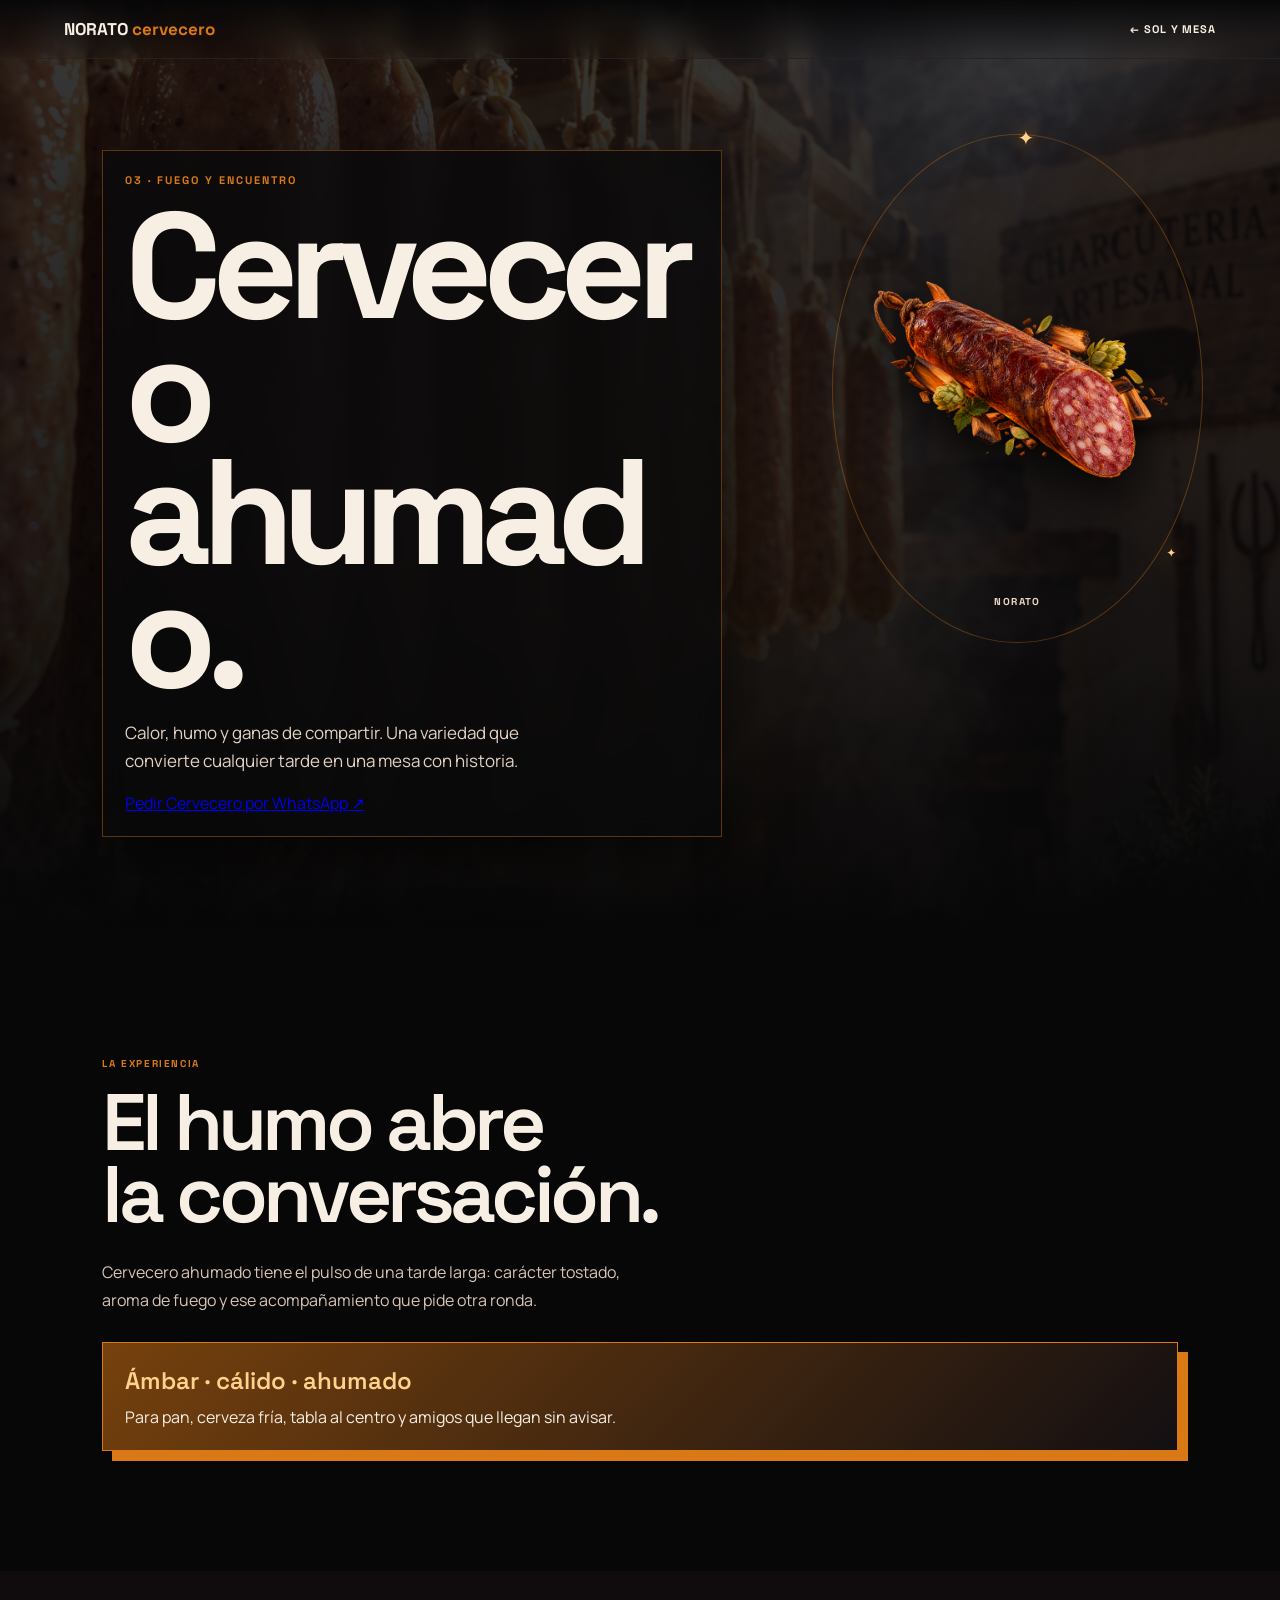
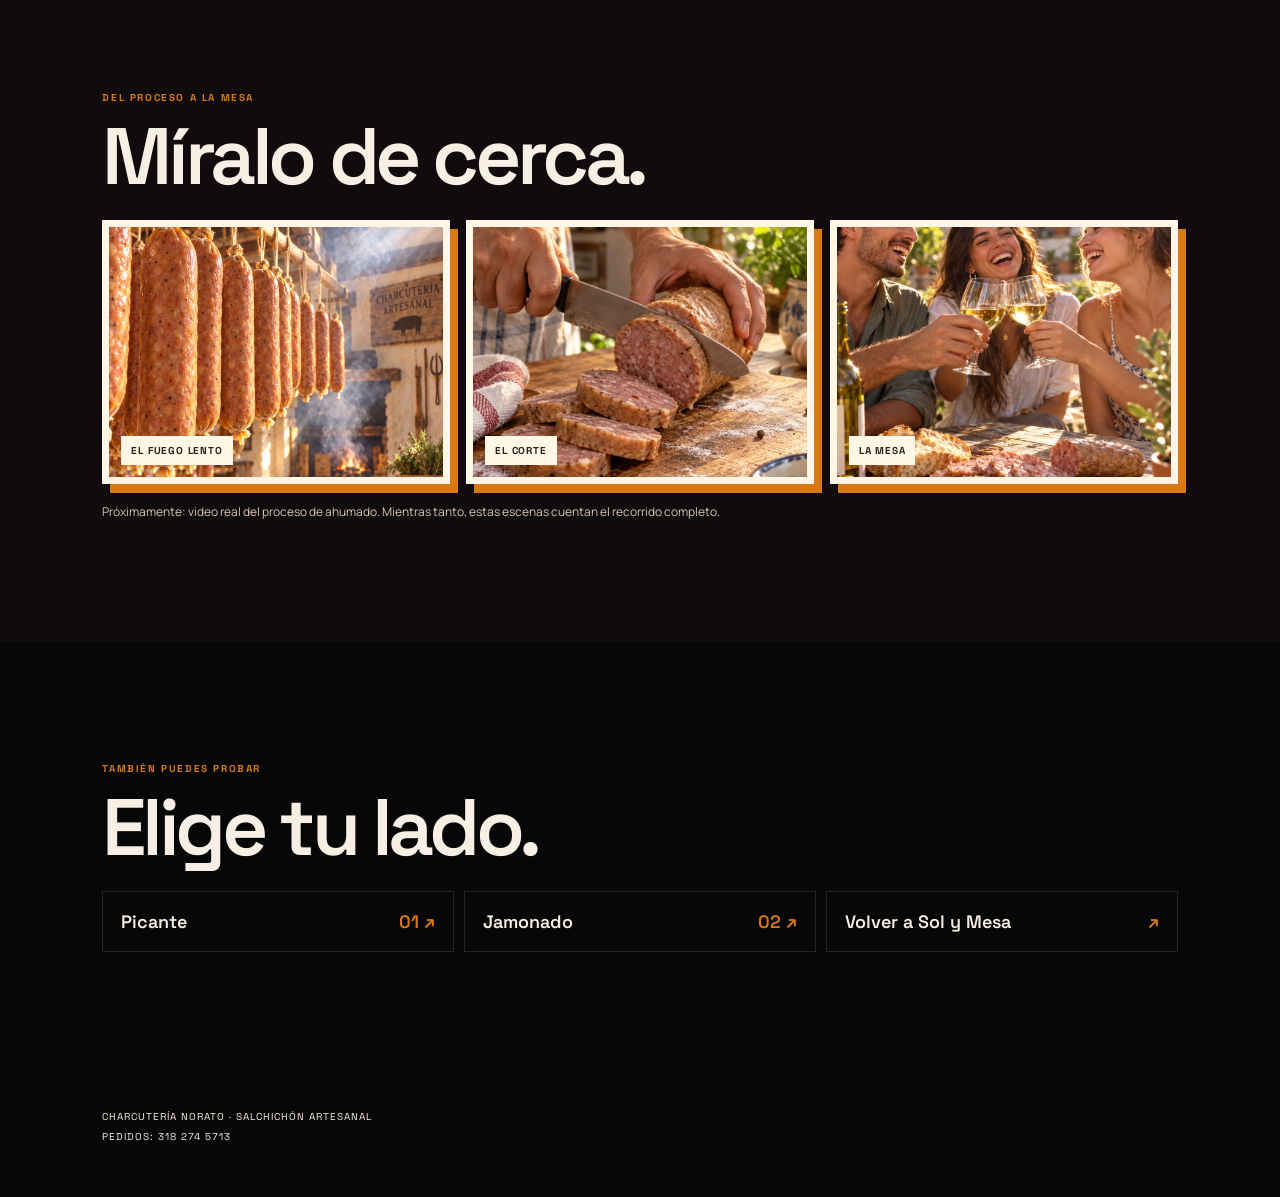
==== commit 7195973e: "feat: add premium ember atmosphere and variety protagonists" ====
--- a/cervecero-ahumado/index.html
+++ b/cervecero-ahumado/index.html
@@ -1 +1 @@
-<!doctype html><html lang="es"><head><meta charset="utf-8"><meta name="viewport" content="width=device-width,initial-scale=1"><title>Cervecero ahumado — Charcutería Norato</title><meta name="description" content="Cervecero ahumado, salchichón artesanal Norato."><link rel="preconnect" href="https://fonts.googleapis.com"><link rel="preconnect" href="https://fonts.gstatic.com" crossorigin><link href="https://fonts.googleapis.com/css2?family=Manrope:wght@400;600;700;800&family=Space+Grotesk:wght@400;600;700&display=swap" rel="stylesheet"><link rel="stylesheet" href="../variedades/styles.css"></head><body style="--accent:#d87916;--accent-soft:#fff0d3;--accent-dark:#76410d;--accent-light:#ffd18a;--accent-glow:#d8791666;--ticker-speed:14s;--ticker-angle:-.9deg"><header class="page-nav"><a class="brand" href="../">NORATO <b>cervecero</b></a><a class="nav-back" href="../">← Sol y Mesa</a></header><div class="variety-ticker" aria-hidden="true"><div class="variety-ticker-track"><span>Cervecero ahumado · fuego y malta <em>✺</em></span><span>Ámbar · tostado · profundo <em>✺</em></span><span>Cervecero ahumado · fuego y malta <em>✺</em></span><span>Ámbar · tostado · profundo <em>✺</em></span></div></div><main><section class="variety-hero"><div class="hero-photo"><img src="../assets/ahumadero.png" alt="Ahumado artesanal Norato"></div><div class="hero-content reveal"><div class="eyebrow">03 · fuego y encuentro</div><h1 class="title-letters"><span class="word-wrap">Cervecero</span><br><span class="word-wrap">ahumado.</span></h1><p class="lead">Calor, humo y ganas de compartir. Una variedad que convierte cualquier tarde en una mesa con historia.</p><a class="wa-button" href="https://wa.me/573182745713?text=Hola%2C%20quiero%20conocer%20y%20pedir%20el%20salchich%C3%B3n%20Cervecero%20ahumado%20de%20Norato." target="_blank" rel="noopener">Pedir Cervecero por WhatsApp ↗</a></div></section><section class="section story"><div class="section-kicker reveal">La experiencia</div><h2 class="title-letters"><span class="word-wrap">El humo abre</span><br><span class="word-wrap">la conversación.</span></h2><p class="reveal">La familia Norato trabaja cada variedad con una misma intención: pierna de cerdo y tocino, selección de primera calidad y una elaboración artesanal inspirada en una receta familiar de los años 80.</p><div class="story-card reveal"><strong>Ámbar · cálido · ahumado</strong><span>Para pan, cerveza fría, tabla al centro y amigos que llegan sin avisar.</span></div></section><section class="section gallery"><div class="section-kicker reveal">Del proceso a la mesa</div><h2 class="title-letters"><span class="word-wrap">Míralo de cerca.</span></h2><div class="gallery-grid"><figure class="reveal"><img src="../assets/ahumadero.png" alt="Proceso de ahumado"><figcaption>El fuego lento</figcaption></figure><figure class="reveal"><img src="../assets/manos-corte.png" alt="Corte del producto"><figcaption>El corte</figcaption></figure><figure class="reveal"><img src="../assets/brindis.png" alt="Brindis con producto Norato"><figcaption>La mesa</figcaption></figure></div><p class="media-note">Próximamente: video real del proceso de ahumado. Mientras tanto, estas escenas cuentan el recorrido completo.</p></section><section class="section other"><div class="section-kicker">También puedes probar</div><h2 class="title-letters"><span class="word-wrap">Elige tu lado.</span></h2><div class="other-grid"><a href="../picante/">Picante <span>01 ↗</span></a><a href="../jamonado/">Jamonado <span>02 ↗</span></a><a href="../">Volver a Sol y Mesa <span>↗</span></a></div></section></main><footer>Charcutería Norato · Salchichón artesanal<br>Pedidos: 318 274 5713</footer><script src="../variedades/app.js"></script></body></html>
+<!doctype html><html lang="es"><head><meta charset="utf-8"><meta name="viewport" content="width=device-width,initial-scale=1"><title>Cervecero ahumado — Charcutería Norato</title><meta name="description" content="Cervecero ahumado, salchichón artesanal Norato."><link rel="preconnect" href="https://fonts.googleapis.com"><link rel="preconnect" href="https://fonts.gstatic.com" crossorigin><link href="https://fonts.googleapis.com/css2?family=Manrope:wght@400;600;700;800&family=Space+Grotesk:wght@400;600;700&display=swap" rel="stylesheet"><link rel="stylesheet" href="../variedades/styles.css"></head><body style="--accent:#d87916;--accent-soft:#fff0d3;--accent-dark:#76410d;--accent-light:#ffd18a;--accent-glow:#d8791666"><header class="page-nav"><a class="brand" href="../">NORATO <b>cervecero</b></a><a class="nav-back" href="../">← Sol y Mesa</a></header><main><section class="variety-hero"><div class="hero-photo"><img src="../assets/ahumadero.png" alt="Ahumado artesanal Norato"></div><div class="hero-content reveal"><div class="eyebrow">03 · fuego y encuentro</div><h1>Cervecero<br><span>ahumado.</span></h1><p class="lead">Calor, humo y ganas de compartir. Una variedad que convierte cualquier tarde en una mesa con historia.</p><a class="wa-button" href="https://wa.me/573182745713?text=Hola%2C%20quiero%20conocer%20y%20pedir%20el%20salchich%C3%B3n%20Cervecero%20ahumado%20de%20Norato." target="_blank" rel="noopener">Pedir Cervecero por WhatsApp ↗</a></div></section><section class="section story"><div class="section-kicker reveal">La experiencia</div><h2 class="reveal">El humo abre<br>la conversación.</h2><p class="reveal">Cervecero ahumado tiene el pulso de una tarde larga: carácter tostado, aroma de fuego y ese acompañamiento que pide otra ronda.</p><div class="story-card reveal"><strong>Ámbar · cálido · ahumado</strong><span>Para pan, cerveza fría, tabla al centro y amigos que llegan sin avisar.</span></div></section><section class="section gallery"><div class="section-kicker reveal">Del proceso a la mesa</div><h2 class="reveal">Míralo de cerca.</h2><div class="gallery-grid"><figure class="reveal"><img src="../assets/ahumadero.png" alt="Proceso de ahumado"><figcaption>El fuego lento</figcaption></figure><figure class="reveal"><img src="../assets/manos-corte.png" alt="Corte del producto"><figcaption>El corte</figcaption></figure><figure class="reveal"><img src="../assets/brindis.png" alt="Brindis con producto Norato"><figcaption>La mesa</figcaption></figure></div><p class="media-note">Próximamente: video real del proceso de ahumado. Mientras tanto, estas escenas cuentan el recorrido completo.</p></section><section class="section other"><div class="section-kicker">También puedes probar</div><h2>Elige tu lado.</h2><div class="other-grid"><a href="../picante/">Picante <span>01 ↗</span></a><a href="../jamonado/">Jamonado <span>02 ↗</span></a><a href="../">Volver a Sol y Mesa <span>↗</span></a></div></section></main><footer>Charcutería Norato · Salchichón artesanal<br>Pedidos: 318 274 5713</footer><script src="../variedades/app.js"></script></body></html>
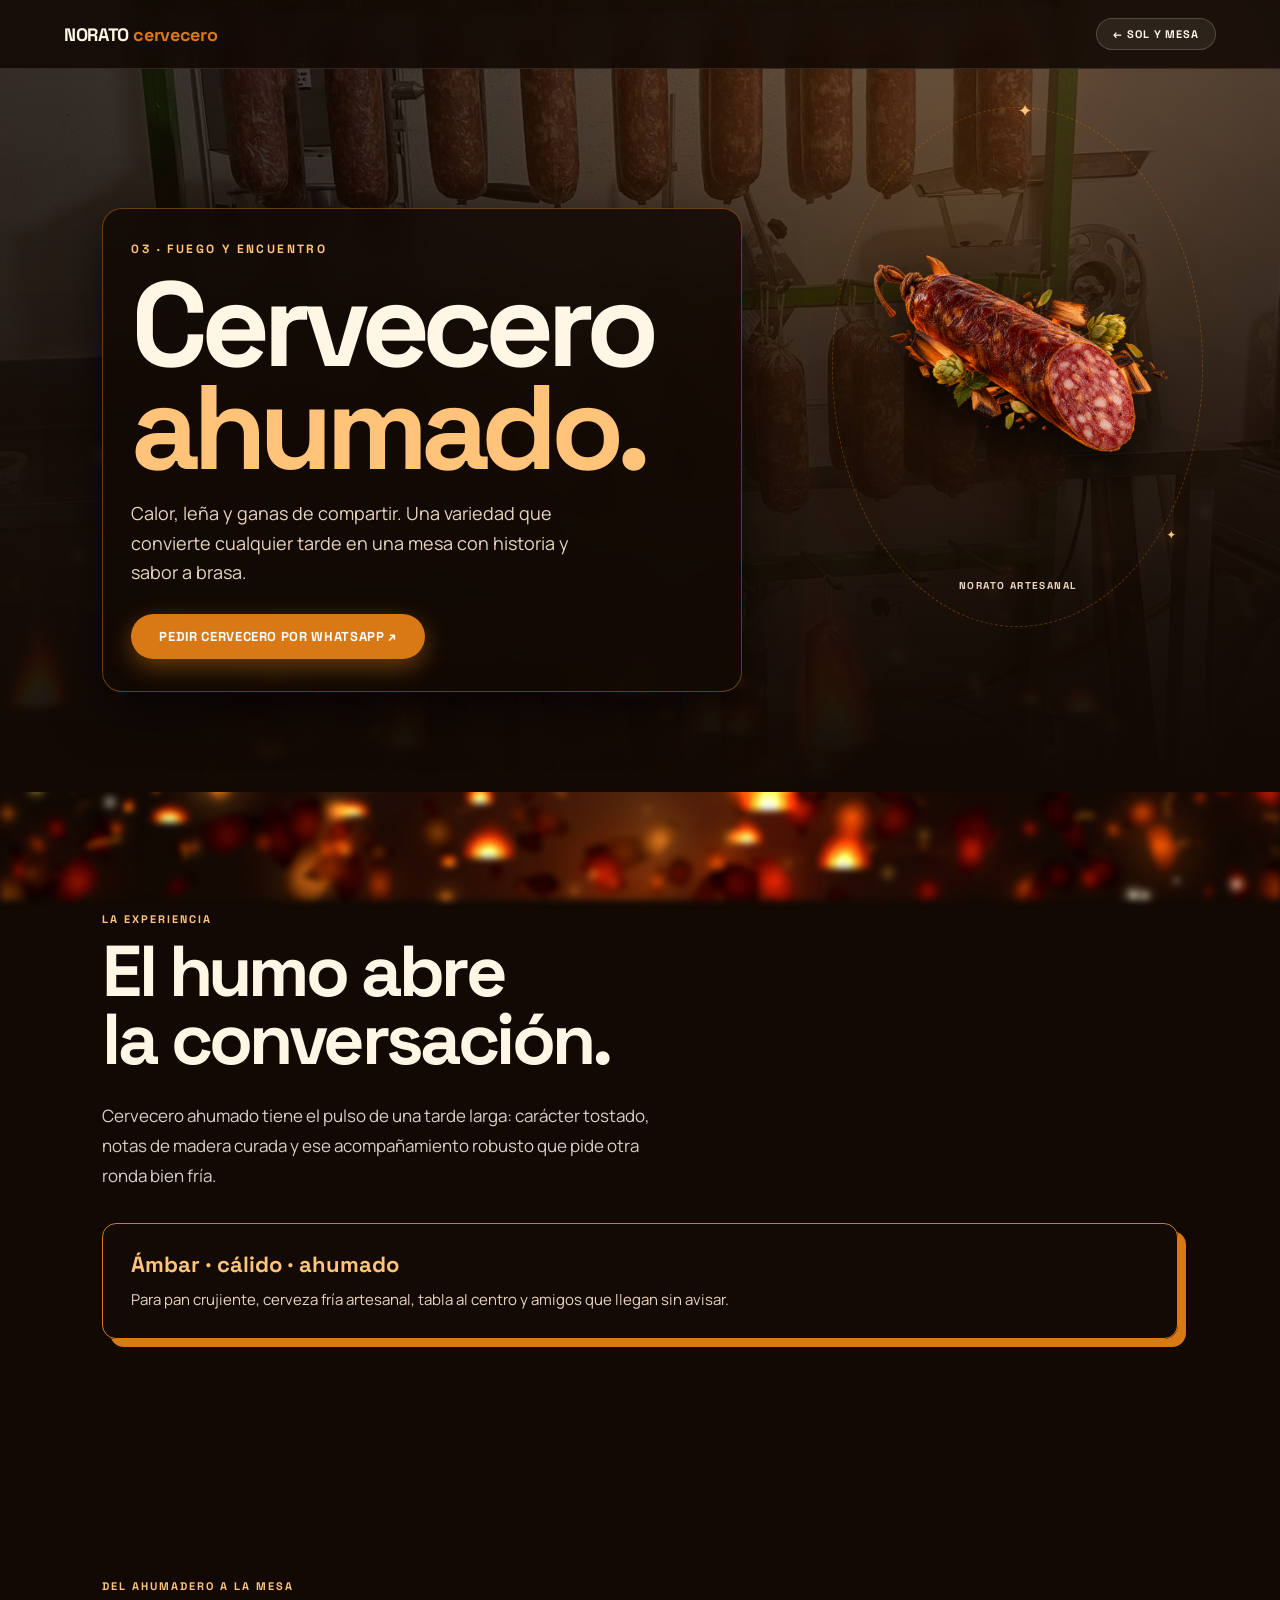
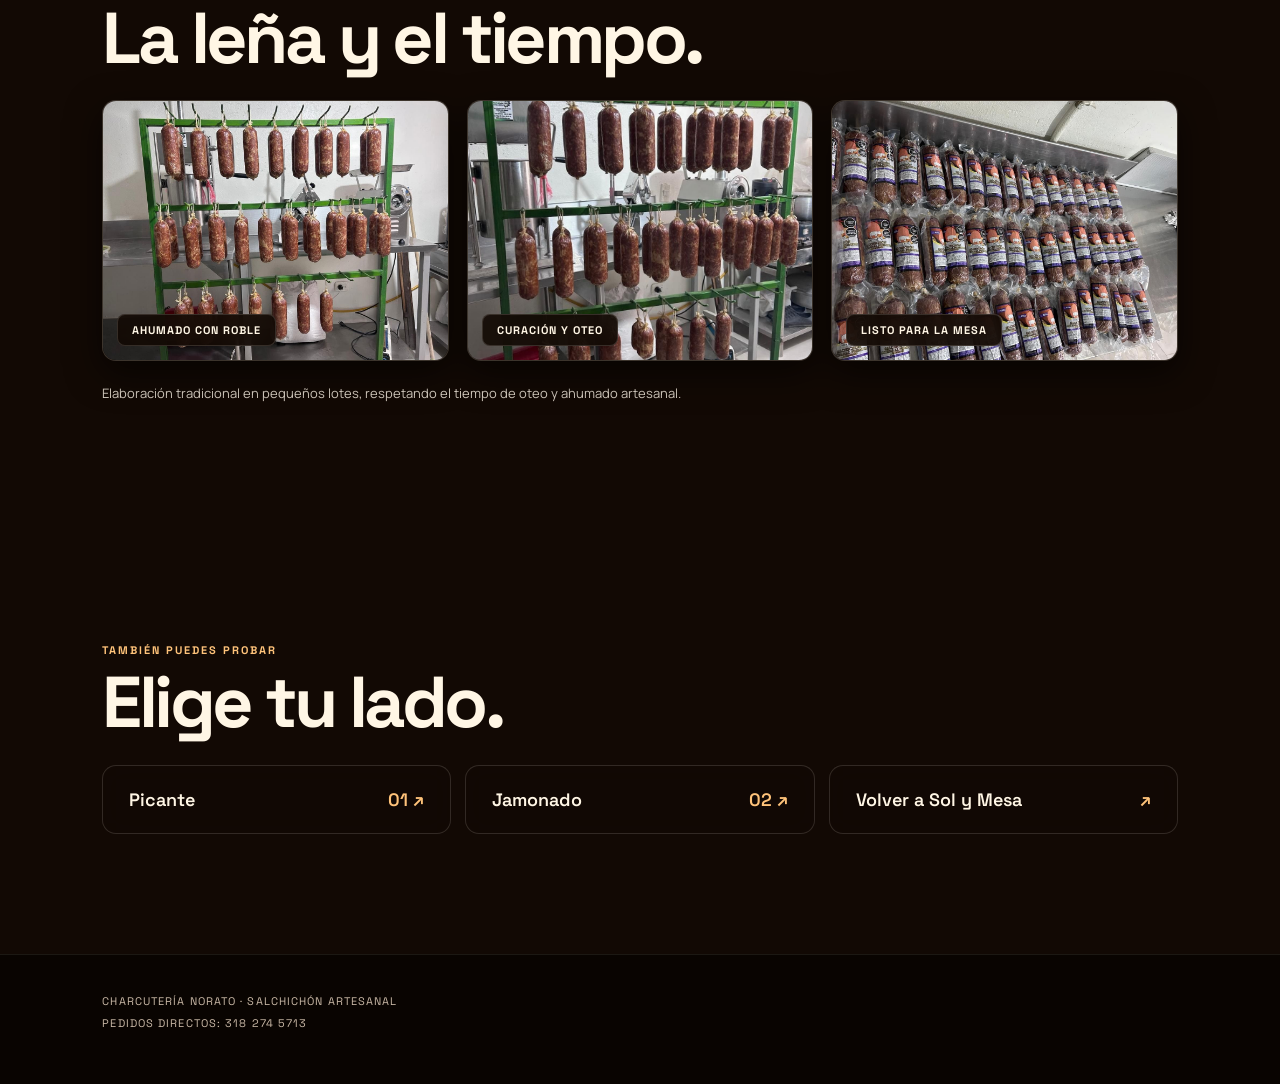
==== commit 0bc74801: "feat: renovar proceso artesanal con fotos profesionales, video real y sincronizar fondo de fuego en " ====
--- a/cervecero-ahumado/index.html
+++ b/cervecero-ahumado/index.html
@@ -1 +1,80 @@
-<!doctype html><html lang="es"><head><meta charset="utf-8"><meta name="viewport" content="width=device-width,initial-scale=1"><title>Cervecero ahumado — Charcutería Norato</title><meta name="description" content="Cervecero ahumado, salchichón artesanal Norato."><link rel="preconnect" href="https://fonts.googleapis.com"><link rel="preconnect" href="https://fonts.gstatic.com" crossorigin><link href="https://fonts.googleapis.com/css2?family=Manrope:wght@400;600;700;800&family=Space+Grotesk:wght@400;600;700&display=swap" rel="stylesheet"><link rel="stylesheet" href="../variedades/styles.css"></head><body style="--accent:#d87916;--accent-soft:#fff0d3;--accent-dark:#76410d;--accent-light:#ffd18a;--accent-glow:#d8791666"><header class="page-nav"><a class="brand" href="../">NORATO <b>cervecero</b></a><a class="nav-back" href="../">← Sol y Mesa</a></header><main><section class="variety-hero"><div class="hero-photo"><img src="../assets/ahumadero.png" alt="Ahumado artesanal Norato"></div><div class="hero-content reveal"><div class="eyebrow">03 · fuego y encuentro</div><h1>Cervecero<br><span>ahumado.</span></h1><p class="lead">Calor, humo y ganas de compartir. Una variedad que convierte cualquier tarde en una mesa con historia.</p><a class="wa-button" href="https://wa.me/573182745713?text=Hola%2C%20quiero%20conocer%20y%20pedir%20el%20salchich%C3%B3n%20Cervecero%20ahumado%20de%20Norato." target="_blank" rel="noopener">Pedir Cervecero por WhatsApp ↗</a></div></section><section class="section story"><div class="section-kicker reveal">La experiencia</div><h2 class="reveal">El humo abre<br>la conversación.</h2><p class="reveal">Cervecero ahumado tiene el pulso de una tarde larga: carácter tostado, aroma de fuego y ese acompañamiento que pide otra ronda.</p><div class="story-card reveal"><strong>Ámbar · cálido · ahumado</strong><span>Para pan, cerveza fría, tabla al centro y amigos que llegan sin avisar.</span></div></section><section class="section gallery"><div class="section-kicker reveal">Del proceso a la mesa</div><h2 class="reveal">Míralo de cerca.</h2><div class="gallery-grid"><figure class="reveal"><img src="../assets/ahumadero.png" alt="Proceso de ahumado"><figcaption>El fuego lento</figcaption></figure><figure class="reveal"><img src="../assets/manos-corte.png" alt="Corte del producto"><figcaption>El corte</figcaption></figure><figure class="reveal"><img src="../assets/brindis.png" alt="Brindis con producto Norato"><figcaption>La mesa</figcaption></figure></div><p class="media-note">Próximamente: video real del proceso de ahumado. Mientras tanto, estas escenas cuentan el recorrido completo.</p></section><section class="section other"><div class="section-kicker">También puedes probar</div><h2>Elige tu lado.</h2><div class="other-grid"><a href="../picante/">Picante <span>01 ↗</span></a><a href="../jamonado/">Jamonado <span>02 ↗</span></a><a href="../">Volver a Sol y Mesa <span>↗</span></a></div></section></main><footer>Charcutería Norato · Salchichón artesanal<br>Pedidos: 318 274 5713</footer><script src="../variedades/app.js"></script></body></html>
+<!doctype html>
+<html lang="es">
+<head>
+<meta charset="utf-8">
+<meta name="viewport" content="width=device-width,initial-scale=1">
+<title>Cervecero ahumado — Charcutería Norato</title>
+<meta name="description" content="Cervecero ahumado, salchichón artesanal Norato de notas tostadas y leña de roble.">
+<link rel="preconnect" href="https://fonts.googleapis.com">
+<link rel="preconnect" href="https://fonts.gstatic.com" crossorigin>
+<link href="https://fonts.googleapis.com/css2?family=Manrope:wght@400;600;700;800&family=Space+Grotesk:wght@400;600;700&display=swap" rel="stylesheet">
+<link rel="stylesheet" href="../variedades/styles.css">
+</head>
+<body style="--accent:#d87916;--accent-soft:rgba(216,121,22,0.18);--accent-dark:#4d2403;--accent-light:#ffc37a;--accent-glow:rgba(216,121,22,0.45)">
+<canvas id="fire-smoke-canvas" class="global-fire-canvas" aria-hidden="true"></canvas>
+
+<header class="page-nav">
+  <a class="brand" href="../">NORATO <b>cervecero</b></a>
+  <a class="nav-back" href="../">← Sol y Mesa</a>
+</header>
+
+<main>
+  <section class="variety-hero">
+    <div class="hero-photo">
+      <img src="../assets/photo_1_2026-11-07_20-51-27.jpg" alt="Salchichón artesanal Norato ahumado en varas">
+    </div>
+    <div class="hero-content reveal">
+      <div class="eyebrow">03 · fuego y encuentro</div>
+      <h1>Cervecero<br><span>ahumado.</span></h1>
+      <p class="lead">Calor, leña y ganas de compartir. Una variedad que convierte cualquier tarde en una mesa con historia y sabor a brasa.</p>
+      <a class="wa-button" href="https://wa.me/573182745713?text=Hola%2C%20quiero%20conocer%20y%20pedir%20el%20salchich%C3%B3n%20Cervecero%20ahumado%20de%20Norato." target="_blank" rel="noopener">Pedir Cervecero por WhatsApp ↗</a>
+    </div>
+  </section>
+
+  <section class="section story">
+    <div class="section-kicker reveal">La experiencia</div>
+    <h2 class="reveal">El humo abre<br>la conversación.</h2>
+    <p class="reveal">Cervecero ahumado tiene el pulso de una tarde larga: carácter tostado, notas de madera curada y ese acompañamiento robusto que pide otra ronda bien fría.</p>
+    <div class="story-card reveal">
+      <strong>Ámbar · cálido · ahumado</strong>
+      <span>Para pan crujiente, cerveza fría artesanal, tabla al centro y amigos que llegan sin avisar.</span>
+    </div>
+  </section>
+
+  <section class="section gallery">
+    <div class="section-kicker reveal">Del ahumadero a la mesa</div>
+    <h2 class="reveal">La leña y el tiempo.</h2>
+    <div class="gallery-grid">
+      <figure class="reveal">
+        <img src="../assets/photo_1_2026-11-07_20-51-27.jpg" alt="Salchichón Norato reposando tras el ahumado">
+        <figcaption>Ahumado con roble</figcaption>
+      </figure>
+      <figure class="reveal">
+        <img src="../assets/photo_8_2026-11-07_20-51-27.jpg" alt="Salchichón artesanal en rack">
+        <figcaption>Curación y oteo</figcaption>
+      </figure>
+      <figure class="reveal">
+        <img src="../assets/photo_7_2026-11-07_20-51-27.jpg" alt="Lote artesanal empacado">
+        <figcaption>Listo para la mesa</figcaption>
+      </figure>
+    </div>
+    <p class="media-note">Elaboración tradicional en pequeños lotes, respetando el tiempo de oteo y ahumado artesanal.</p>
+  </section>
+
+  <section class="section other">
+    <div class="section-kicker">También puedes probar</div>
+    <h2>Elige tu lado.</h2>
+    <div class="other-grid">
+      <a href="../picante/">Picante <span>01 ↗</span></a>
+      <a href="../jamonado/">Jamonado <span>02 ↗</span></a>
+      <a href="../">Volver a Sol y Mesa <span>↗</span></a>
+    </div>
+  </section>
+</main>
+
+<footer>Charcutería Norato · Salchichón artesanal<br>Pedidos directos: 318 274 5713</footer>
+
+<script src="../variedades/app.js"></script>
+<script src="../assets/fire-smoke.js?v=10"></script>
+</body>
+</html>
--- a/variedades/styles.css
+++ b/variedades/styles.css
@@ -1,4 +1,84 @@
-:root{--paper:#fff6e5;--ink:#2a2118;--muted:#65584a;--ease:cubic-bezier(.16,1,.3,1)}
-.title-letters .word-wrap{display:inline-block;white-space:nowrap}.title-letters .letter{display:inline-block;opacity:0;transform:translateY(80%);line-height:1}.title-letters.is-visible .letter{animation:varietyType .12s steps(1,end) both;animation-delay:calc(var(--title-i)*.055s)}@keyframes varietyType{to{opacity:1;transform:none}}
-*{box-sizing:border-box}html{scroll-behavior:smooth}body{margin:0;background:var(--paper);color:var(--ink);font-family:Manrope,system-ui,sans-serif;overflow-x:hidden}.page-nav{position:fixed;z-index:10;inset:0 0 auto;display:flex;align-items:center;justify-content:space-between;padding:14px 20px;background:#fff6e5e8;backdrop-filter:blur(12px);border-bottom:1px solid #2a211822}.brand{color:var(--ink);text-decoration:none;font:700 17px 'Space Grotesk'}.brand b{color:var(--accent)}.nav-back{color:var(--ink);text-decoration:none;font:700 11px 'Space Grotesk';letter-spacing:.08em;text-transform:uppercase}.variety-ticker{position:fixed;z-index:9;left:0;right:0;bottom:0;width:100%;max-width:100%;overflow:hidden;padding:9px 0;background:var(--accent);color:var(--accent-soft);transform:rotate(var(--ticker-angle,-1deg)) scale(1.02);pointer-events:none;contain:paint}.variety-ticker-track{display:flex;width:max-content;gap:38px;white-space:nowrap;font:700 11px 'Space Grotesk';letter-spacing:.16em;text-transform:uppercase;animation:varietyTicker var(--ticker-speed,16s) linear infinite}.variety-ticker-track span{display:flex;align-items:center;gap:12px}.variety-ticker-track em{font-style:normal;color:var(--accent-light)}.variety-ticker-track span:nth-child(2n){color:var(--accent-light)}.variety-hero{min-height:100svh;display:flex;flex-direction:column;justify-content:flex-end;position:relative;overflow:hidden;padding:110px 22px 62px;background:linear-gradient(180deg,var(--accent-soft),var(--paper))}.variety-hero:before{content:"";position:absolute;inset:0;background:radial-gradient(circle at 78% 20%,var(--accent-glow),transparent 42%);pointer-events:none}.hero-photo{position:absolute;inset:0;z-index:0}.hero-photo img{width:100%;height:100%;object-fit:cover;opacity:.36;filter:saturate(1.05) contrast(1.04);animation:drift 12s ease-in-out infinite alternate}.hero-photo:after{content:"";position:absolute;inset:0;background:linear-gradient(180deg,var(--paper)00 15%,var(--paper)e8 76%,var(--paper) 100%)}.hero-content{position:relative;z-index:1;width:min(100%,620px);max-width:620px;min-width:0;overflow-wrap:anywhere}.eyebrow{font:700 11px 'Space Grotesk';letter-spacing:.18em;text-transform:uppercase;color:var(--accent);margin-bottom:18px}.variety-hero h1{font:700 clamp(62px,18vw,150px)/.82 'Space Grotesk';letter-spacing:-.07em;margin:0 0 22px;color:var(--ink);max-width:100%;overflow-wrap:anywhere}.variety-hero h1 span{color:var(--accent)}.lead{width:100%;font-size:17px;line-height:1.65;max-width:430px;color:#4a3b30;overflow-wrap:anywhere}.wa-button{max-width:100%;box-sizing:border-box}.wa-button:hover{transform:translateY(-4px);box-shadow:0 12px 24px var(--accent-glow)}.section{padding:78px 22px}.section-kicker{font:700 10px 'Space Grotesk';letter-spacing:.16em;text-transform:uppercase;color:var(--accent)}.section h2{font:600 clamp(40px,12vw,80px)/.9 'Space Grotesk';letter-spacing:-.055em;margin:16px 0 28px}.story{background:var(--ink);color:var(--paper)}.story p{max-width:540px;color:#eadbc9;line-height:1.75}.story-card{margin-top:28px;padding:22px;border:1px solid var(--accent);background:linear-gradient(135deg,var(--accent-dark),#2a2118);box-shadow:10px 10px 0 var(--accent)}.story-card strong{display:block;color:var(--accent-light);font:600 24px 'Space Grotesk';margin-bottom:10px}.gallery{background:var(--accent-soft)}.gallery-grid{display:grid;gap:16px}.gallery figure{margin:0;position:relative;overflow:hidden;border:7px solid var(--paper);box-shadow:8px 9px 0 var(--accent)}.gallery img{display:block;width:100%;aspect-ratio:4/3;object-fit:cover}.gallery figcaption{position:absolute;left:12px;bottom:12px;padding:8px 10px;background:var(--paper);color:var(--ink);font:700 10px 'Space Grotesk';text-transform:uppercase;letter-spacing:.08em}.media-note{margin:18px 0 0;color:var(--muted);font-size:12px;line-height:1.6}.other{background:var(--paper)}.other-grid{display:grid;gap:10px}.other-grid a{padding:18px;border:1px solid #2a211833;color:var(--ink);text-decoration:none;font:600 18px 'Space Grotesk';display:flex;justify-content:space-between}.other-grid a span{color:var(--accent)}footer{padding:28px 22px 100px;background:var(--ink);color:#c9b8a6;font:10px 'Space Grotesk';letter-spacing:.1em;text-transform:uppercase;line-height:2}@keyframes drift{to{transform:scale(1.08) translateY(-1.5%)}}@keyframes varietyTicker{to{transform:translateX(-50%)}}.reveal{opacity:0;transform:translateY(28px);transition:opacity .8s var(--ease),transform .8s var(--ease)}.reveal.show{opacity:1;transform:none}@media(min-width:720px){.page-nav{padding:18px 5vw}.variety-hero{padding:150px 8vw 100px;min-height:88vh}.hero-photo img{opacity:.52}.section{padding:120px 8vw}.gallery-grid{grid-template-columns:repeat(3,1fr)}.other-grid{grid-template-columns:repeat(3,1fr)}footer{padding:35px 8vw 50px}}@media(max-width:719px){.variety-hero h1{font-size:clamp(48px,16vw,72px);line-height:.9;letter-spacing:-.065em}.variety-hero{padding:100px 22px 86px}.lead{font-size:16px}.wa-button{white-space:normal;text-align:center;line-height:1.35}.section h2{overflow-wrap:anywhere}}
-@media(prefers-reduced-motion:reduce){html{scroll-behavior:auto}.hero-photo img,.reveal,.variety-ticker-track,.title-letters .letter{animation:none;transition:none}.title-letters .letter{opacity:1;transform:none}.reveal{opacity:1;transform:none}.wa-button{transition:none}}
+:root{--night:#120904;--cream:#fff6e5;--paper:#120904;--ink:#fff6e5;--muted:#d8cfc3;--ease:cubic-bezier(.16,1,.3,1)}
+*{box-sizing:border-box}html{scroll-behavior:smooth}
+body{margin:0;background:#120904;color:var(--cream);font-family:Manrope,system-ui,sans-serif;overflow-x:hidden}
+.global-fire-canvas{position:fixed;top:0;left:0;width:100vw;height:100vh;pointer-events:none;z-index:1;filter:blur(3.5px) contrast(1.1) brightness(1.05);will-change:filter}
+main{position:relative;z-index:2}
+.page-nav{position:fixed;z-index:20;inset:0 0 auto;display:flex;align-items:center;justify-content:space-between;padding:16px 24px;background:rgba(18,9,4,0.85);backdrop-filter:blur(14px);border-bottom:1px solid rgba(255,246,229,0.12)}
+.brand{color:var(--cream);text-decoration:none;font:700 18px 'Space Grotesk';letter-spacing:-.02em}
+.brand b{color:var(--accent)}
+.nav-back{color:var(--cream);text-decoration:none;font:700 11px 'Space Grotesk';letter-spacing:.08em;text-transform:uppercase;padding:8px 16px;border-radius:999px;background:rgba(255,246,229,0.08);border:1px solid rgba(255,246,229,0.18);transition:all .25s ease}
+.nav-back:hover{background:var(--accent);color:#fff;border-color:var(--accent)}
+.variety-ticker{position:fixed;z-index:15;left:0;right:0;bottom:0;width:100%;max-width:100%;overflow:hidden;padding:10px 0;background:var(--accent);color:#fff;transform:rotate(var(--ticker-angle,-1deg)) scale(1.02);pointer-events:none;contain:paint}
+.variety-ticker-track{display:flex;width:max-content;gap:38px;white-space:nowrap;font:700 11px 'Space Grotesk';letter-spacing:.16em;text-transform:uppercase;animation:varietyTicker var(--ticker-speed,16s) linear infinite}
+.variety-ticker-track span{display:flex;align-items:center;gap:12px}
+.variety-ticker-track em{font-style:normal;color:var(--accent-light)}
+.variety-ticker-track span:nth-child(2n){color:var(--accent-light)}
+.variety-hero{min-height:100svh;display:flex;flex-direction:column;justify-content:flex-end;position:relative;overflow:hidden;padding:120px 24px 70px;background:transparent}
+.variety-hero:before{content:"";position:absolute;inset:0;background:radial-gradient(circle at 75% 25%,var(--accent-glow),transparent 55%);pointer-events:none}
+.hero-photo{position:absolute;inset:0;z-index:0}
+.hero-photo img{width:100%;height:100%;object-fit:cover;opacity:.28;filter:saturate(1.1) contrast(1.1);animation:drift 14s ease-in-out infinite alternate}
+.hero-photo:after{content:"";position:absolute;inset:0;background:linear-gradient(180deg,rgba(18,9,4,0.3) 10%,rgba(18,9,4,0.75) 60%,#120904 100%)}
+.hero-content{position:relative;z-index:2;width:min(100%,640px);max-width:640px;min-width:0;overflow-wrap:anywhere;padding:32px 28px;background:rgba(18,9,4,0.82);backdrop-filter:blur(16px);border:1px solid var(--accent-glow);border-radius:20px;box-shadow:0 20px 50px rgba(0,0,0,0.6)}
+.eyebrow{font:700 12px 'Space Grotesk';letter-spacing:.2em;text-transform:uppercase;color:var(--accent-light);margin-bottom:16px}
+.variety-hero h1{font:700 clamp(54px,16vw,120px)/.86 'Space Grotesk';letter-spacing:-.06em;margin:0 0 20px;color:var(--cream);max-width:100%;overflow-wrap:anywhere}
+.variety-hero h1 span{color:var(--accent-light)}
+.lead{width:100%;font-size:18px;line-height:1.65;max-width:480px;color:#e8d5be;overflow-wrap:anywhere;margin:0 0 26px}
+.wa-button{display:inline-block;padding:14px 28px;border-radius:999px;background:var(--accent);color:#fff;text-decoration:none;font:700 13px 'Space Grotesk';letter-spacing:.05em;text-transform:uppercase;transition:all .25s var(--ease);box-shadow:0 8px 24px var(--accent-glow);max-width:100%;box-sizing:border-box}
+.wa-button:hover{transform:translateY(-3px);box-shadow:0 14px 30px var(--accent-glow);filter:brightness(1.1)}
+.section{padding:84px 24px;background:transparent}
+.section-kicker{font:700 11px 'Space Grotesk';letter-spacing:.18em;text-transform:uppercase;color:var(--accent-light);margin-bottom:12px}
+.section h2{font:700 clamp(36px,10vw,72px)/.94 'Space Grotesk';letter-spacing:-.05em;margin:0 0 28px;color:var(--cream)}
+.story{color:var(--cream)}
+.story p{max-width:560px;color:#d8cfc3;line-height:1.75;font-size:17px}
+.story-card{margin-top:32px;padding:26px 28px;border:1px solid var(--accent);background:rgba(22,11,6,0.85);backdrop-filter:blur(14px);box-shadow:8px 8px 0 var(--accent);border-radius:14px}
+.story-card strong{display:block;color:var(--accent-light);font:700 22px 'Space Grotesk';margin-bottom:10px}
+.story-card span{color:#e8d5be;font-size:15px;line-height:1.6}
+.gallery{background:transparent}
+.gallery-grid{display:grid;gap:18px}
+.gallery figure{margin:0;position:relative;overflow:hidden;border:1px solid rgba(255,246,229,0.18);border-radius:14px;box-shadow:0 12px 35px rgba(0,0,0,0.6);background:rgba(18,9,4,0.7)}
+.gallery img{display:block;width:100%;aspect-ratio:4/3;object-fit:cover;transition:transform .5s var(--ease)}
+.gallery figure:hover img{transform:scale(1.04)}
+.gallery figcaption{position:absolute;left:14px;bottom:14px;padding:8px 14px;background:rgba(18,9,4,0.9);backdrop-filter:blur(10px);color:var(--cream);font:700 11px 'Space Grotesk';text-transform:uppercase;letter-spacing:.09em;border-radius:8px;border:1px solid rgba(255,246,229,0.14)}
+.media-note{margin:22px 0 0;color:var(--muted);font-size:13px;line-height:1.6}
+.other{background:transparent}
+.other-grid{display:grid;gap:14px}
+.other-grid a{padding:22px 26px;border:1px solid rgba(255,246,229,0.14);background:rgba(18,9,4,0.75);backdrop-filter:blur(12px);border-radius:14px;color:var(--cream);text-decoration:none;font:600 18px 'Space Grotesk';display:flex;justify-content:space-between;align-items:center;transition:all .25s ease}
+.other-grid a:hover{border-color:var(--accent);transform:translateY(-3px);background:rgba(28,14,7,0.88);box-shadow:0 10px 25px rgba(0,0,0,0.5)}
+.other-grid a span{color:var(--accent-light)}
+.variety-protagonist{position:absolute;z-index:1;right:8vw;top:18%;width:clamp(150px,32vw,320px);animation:heroFloat 7s ease-in-out infinite;filter:drop-shadow(0 24px 24px #000c);pointer-events:none}
+.variety-protagonist img{display:block;width:100%;height:clamp(210px,42vw,430px);object-fit:contain;mix-blend-mode:screen}
+.orbit{position:absolute;inset:-8%;border:1px dashed color-mix(in srgb,var(--accent) 35%,transparent);border-radius:50%;animation:orbitSpin 16s linear infinite}
+.orbit:before,.orbit:after{content:"✦";position:absolute;color:var(--accent-light);font-size:18px;top:-10px;left:50%;filter:drop-shadow(0 0 8px var(--accent))}
+.orbit:after{top:auto;left:auto;right:7%;bottom:16%;font-size:12px}
+.protagonist-label{display:block;text-align:center;margin-top:6px;color:#ecd9c5;font:700 10px 'Space Grotesk';letter-spacing:.14em;text-transform:uppercase}
+footer{padding:35px 24px 110px;background:rgba(10,5,2,0.95);color:#c9b8a6;font:11px 'Space Grotesk';letter-spacing:.1em;text-transform:uppercase;line-height:2;border-top:1px solid rgba(255,246,229,0.08);position:relative;z-index:2}
+@keyframes drift{to{transform:scale(1.08) translateY(-1.5%)}}
+@keyframes varietyTicker{to{transform:translateX(-50%)}}
+@keyframes heroFloat{0%,100%{transform:translateY(0) rotate(-2deg)}50%{transform:translateY(-14px) rotate(2deg)}}
+@keyframes orbitSpin{to{transform:rotate(360deg)}}
+.reveal{opacity:0;transform:translateY(28px);transition:opacity .8s var(--ease),transform .8s var(--ease)}
+.reveal.show{opacity:1;transform:none}
+@media(min-width:720px){
+  .page-nav{padding:18px 5vw}
+  .variety-hero{padding:150px 8vw 100px;min-height:88vh}
+  .section{padding:120px 8vw}
+  .gallery-grid{grid-template-columns:repeat(3,1fr)}
+  .other-grid{grid-template-columns:repeat(3,1fr)}
+  footer{padding:35px 8vw 50px}
+}
+@media(max-width:719px){
+  .variety-hero h1{font-size:clamp(46px,15vw,68px);line-height:.92;letter-spacing:-.06em}
+  .variety-hero{padding:110px 20px 80px}
+  .lead{font-size:16px}
+  .wa-button{white-space:normal;text-align:center;line-height:1.35}
+  .section h2{overflow-wrap:anywhere}
+  .variety-protagonist{right:4vw;top:16%;width:42vw;opacity:.88}
+  .hero-content{margin-top:28vh}
+  .reveal{opacity:1!important;transform:none!important;transition:none!important}
+}
+@media(prefers-reduced-motion:reduce){
+  html{scroll-behavior:auto}
+  .hero-photo img,.reveal,.variety-ticker-track,.variety-protagonist,.orbit{animation:none;transition:none}
+  .reveal{opacity:1;transform:none}
+  .wa-button{transition:none}
+}
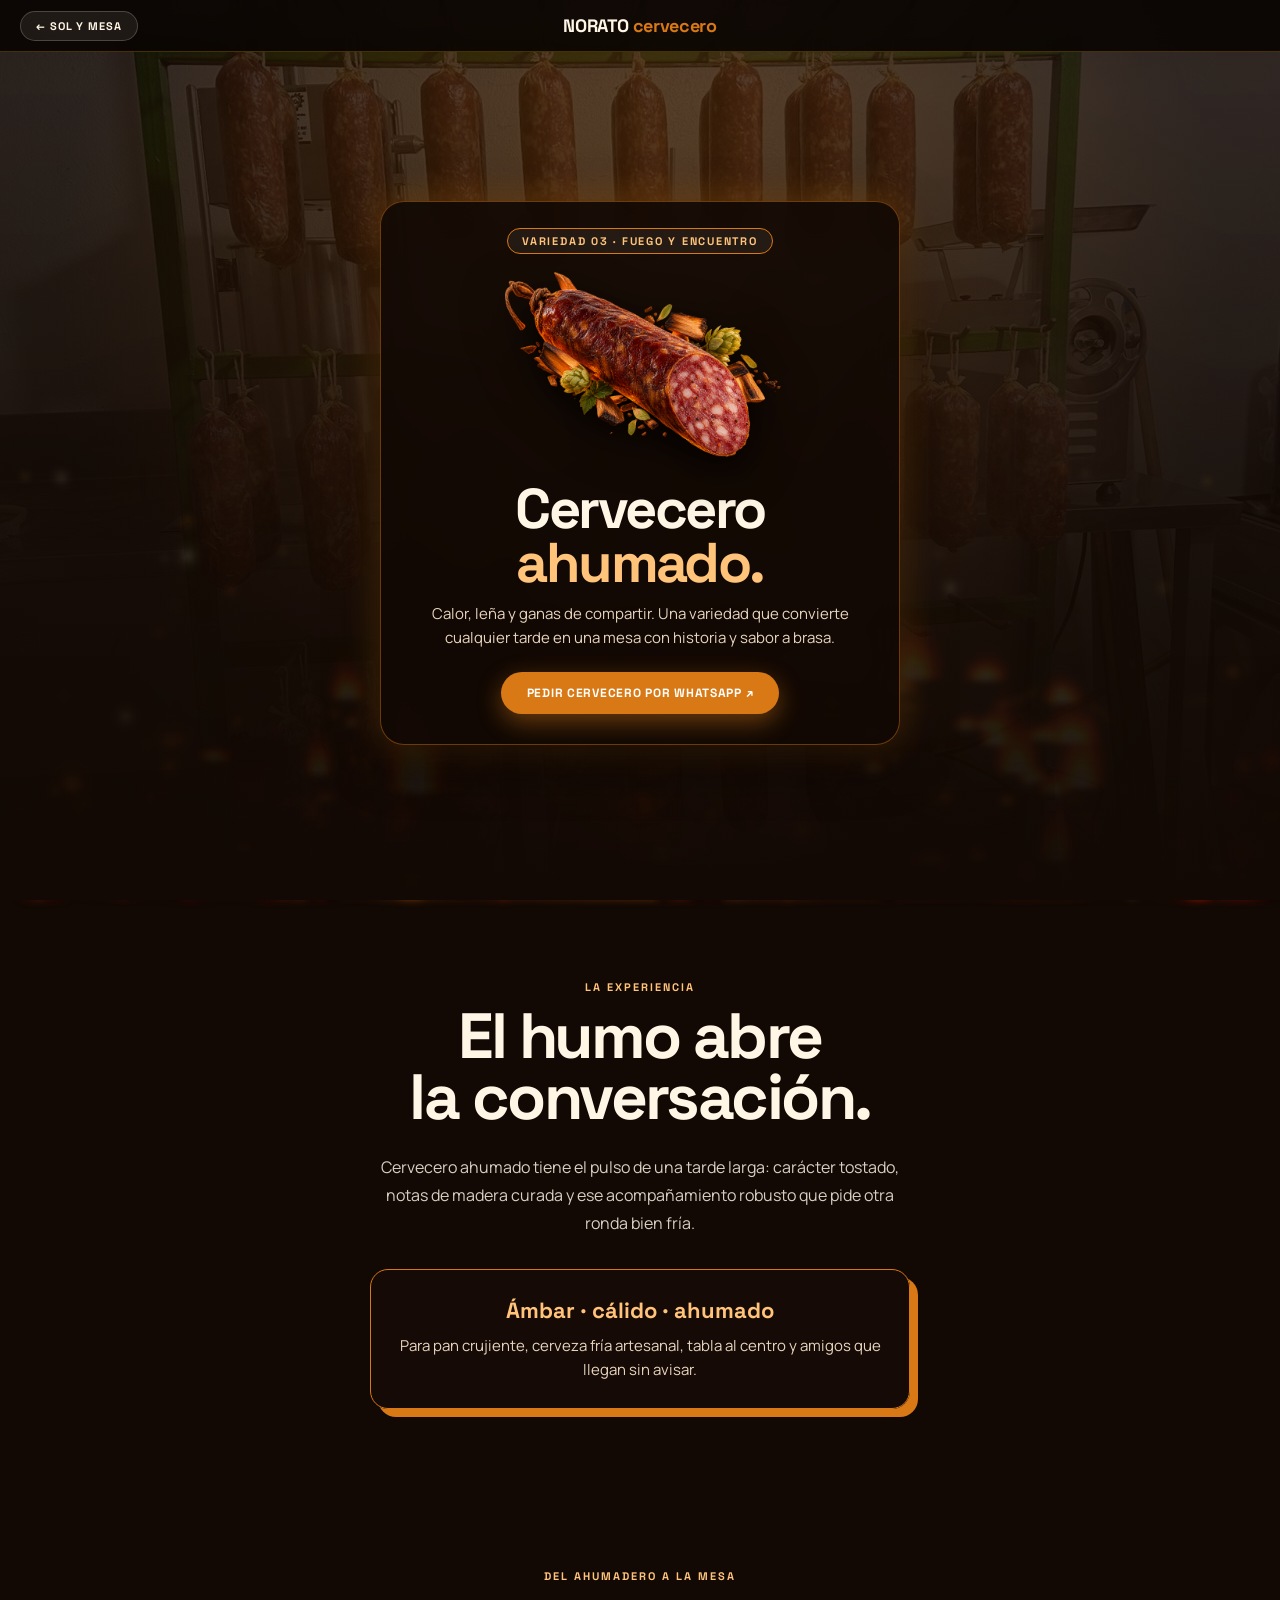
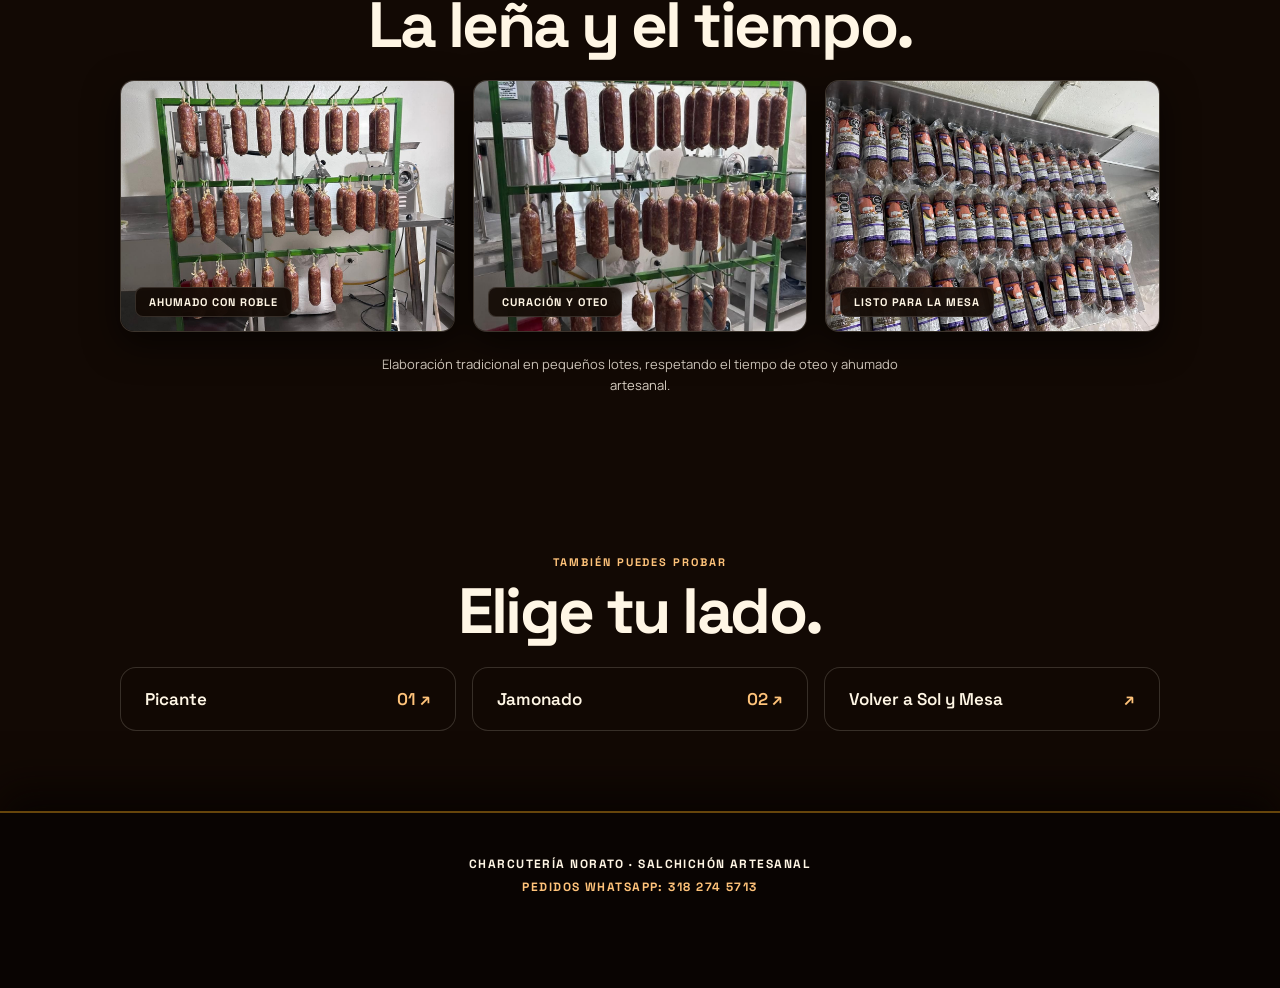
==== commit 8e6b639e: "feat: integrar protagonistas en tarjetas, centrar hero de variedades, nuevo slogan en Sol y Mesa, me" ====
--- a/cervecero-ahumado/index.html
+++ b/cervecero-ahumado/index.html
@@ -4,7 +4,26 @@
 <meta charset="utf-8">
 <meta name="viewport" content="width=device-width,initial-scale=1">
 <title>Cervecero ahumado — Charcutería Norato</title>
-<meta name="description" content="Cervecero ahumado, salchichón artesanal Norato de notas tostadas y leña de roble.">
+<meta name="description" content="Salchichón artesanal Norato Cervecero ahumado con leña de roble. Ideal para pan, cerveza fría y amigos.">
+
+<!-- Open Graph / WhatsApp / Facebook -->
+<meta property="og:type" content="article">
+<meta property="og:url" content="https://mauriciobustamantegaravito-hub.github.io/charcuteria/cervecero-ahumado/">
+<meta property="og:site_name" content="Charcutería Norato">
+<meta property="og:title" content="Cervecero ahumado — Charcutería Norato">
+<meta property="og:description" content="Calor, leña y ganas de compartir. Una variedad que convierte cualquier tarde en una mesa con historia y sabor a brasa.">
+<meta property="og:image" content="https://mauriciobustamantegaravito-hub.github.io/charcuteria/assets/protagonistas/cervecero-protagonista.png">
+<meta property="og:image:secure_url" content="https://mauriciobustamantegaravito-hub.github.io/charcuteria/assets/protagonistas/cervecero-protagonista.png">
+<meta property="og:image:width" content="1536">
+<meta property="og:image:height" content="1024">
+<meta property="og:locale" content="es_CO">
+
+<!-- Twitter Card -->
+<meta name="twitter:card" content="summary_large_image">
+<meta name="twitter:title" content="Cervecero ahumado — Charcutería Norato">
+<meta name="twitter:description" content="Salchichón artesanal Cervecero ahumado con leña de roble. Lotes limitados.">
+<meta name="twitter:image" content="https://mauriciobustamantegaravito-hub.github.io/charcuteria/assets/protagonistas/cervecero-protagonista.png">
+
 <link rel="preconnect" href="https://fonts.googleapis.com">
 <link rel="preconnect" href="https://fonts.gstatic.com" crossorigin>
 <link href="https://fonts.googleapis.com/css2?family=Manrope:wght@400;600;700;800&family=Space+Grotesk:wght@400;600;700&display=swap" rel="stylesheet">
@@ -14,8 +33,8 @@
 <canvas id="fire-smoke-canvas" class="global-fire-canvas" aria-hidden="true"></canvas>
 
 <header class="page-nav">
+  <a class="nav-back" href="../">← Sol y Mesa</a>
   <a class="brand" href="../">NORATO <b>cervecero</b></a>
-  <a class="nav-back" href="../">← Sol y Mesa</a>
 </header>
 
 <main>
@@ -24,7 +43,10 @@
       <img src="../assets/photo_1_2026-11-07_20-51-27.jpg" alt="Salchichón artesanal Norato ahumado en varas">
     </div>
     <div class="hero-content reveal">
-      <div class="eyebrow">03 · fuego y encuentro</div>
+      <span class="hero-content-badge">Variedad 03 · Fuego y Encuentro</span>
+      <div class="card-protagonist-img">
+        <img src="../assets/protagonistas/cervecero-protagonista.png" alt="Salchichón Cervecero ahumado Norato">
+      </div>
       <h1>Cervecero<br><span>ahumado.</span></h1>
       <p class="lead">Calor, leña y ganas de compartir. Una variedad que convierte cualquier tarde en una mesa con historia y sabor a brasa.</p>
       <a class="wa-button" href="https://wa.me/573182745713?text=Hola%2C%20quiero%20conocer%20y%20pedir%20el%20salchich%C3%B3n%20Cervecero%20ahumado%20de%20Norato." target="_blank" rel="noopener">Pedir Cervecero por WhatsApp ↗</a>
@@ -72,7 +94,10 @@
   </section>
 </main>
 
-<footer>Charcutería Norato · Salchichón artesanal<br>Pedidos directos: 318 274 5713</footer>
+<footer>
+  <div>Charcutería Norato · Salchichón Artesanal</div>
+  <div><a href="https://wa.me/573182745713" target="_blank" rel="noopener">Pedidos WhatsApp: 318 274 5713</a></div>
+</footer>
 
 <script src="../variedades/app.js"></script>
 <script src="../assets/fire-smoke.js?v=10"></script>
--- a/variedades/styles.css
+++ b/variedades/styles.css
@@ -3,82 +3,85 @@
 body{margin:0;background:#120904;color:var(--cream);font-family:Manrope,system-ui,sans-serif;overflow-x:hidden}
 .global-fire-canvas{position:fixed;top:0;left:0;width:100vw;height:100vh;pointer-events:none;z-index:1;filter:blur(3.5px) contrast(1.1) brightness(1.05);will-change:filter}
 main{position:relative;z-index:2}
-.page-nav{position:fixed;z-index:20;inset:0 0 auto;display:flex;align-items:center;justify-content:space-between;padding:16px 24px;background:rgba(18,9,4,0.85);backdrop-filter:blur(14px);border-bottom:1px solid rgba(255,246,229,0.12)}
-.brand{color:var(--cream);text-decoration:none;font:700 18px 'Space Grotesk';letter-spacing:-.02em}
+
+/* NAV */
+.page-nav{position:fixed;z-index:30;inset:0 0 auto;display:flex;align-items:center;justify-content:center;padding:14px 20px;background:rgba(9,4,2,0.88);backdrop-filter:blur(14px);border-bottom:1px solid rgba(242,167,27,0.25)}
+.brand{color:var(--cream);text-decoration:none;font:700 18px 'Space Grotesk';letter-spacing:-.02em;margin:0 auto;text-align:center}
 .brand b{color:var(--accent)}
-.nav-back{color:var(--cream);text-decoration:none;font:700 11px 'Space Grotesk';letter-spacing:.08em;text-transform:uppercase;padding:8px 16px;border-radius:999px;background:rgba(255,246,229,0.08);border:1px solid rgba(255,246,229,0.18);transition:all .25s ease}
+.nav-back{position:absolute;left:20px;color:var(--cream);text-decoration:none;font:700 11px 'Space Grotesk';letter-spacing:.08em;text-transform:uppercase;padding:7px 15px;border-radius:999px;background:rgba(255,246,229,0.08);border:1px solid rgba(255,246,229,0.2);transition:all .25s ease}
 .nav-back:hover{background:var(--accent);color:#fff;border-color:var(--accent)}
-.variety-ticker{position:fixed;z-index:15;left:0;right:0;bottom:0;width:100%;max-width:100%;overflow:hidden;padding:10px 0;background:var(--accent);color:#fff;transform:rotate(var(--ticker-angle,-1deg)) scale(1.02);pointer-events:none;contain:paint}
-.variety-ticker-track{display:flex;width:max-content;gap:38px;white-space:nowrap;font:700 11px 'Space Grotesk';letter-spacing:.16em;text-transform:uppercase;animation:varietyTicker var(--ticker-speed,16s) linear infinite}
-.variety-ticker-track span{display:flex;align-items:center;gap:12px}
-.variety-ticker-track em{font-style:normal;color:var(--accent-light)}
-.variety-ticker-track span:nth-child(2n){color:var(--accent-light)}
-.variety-hero{min-height:100svh;display:flex;flex-direction:column;justify-content:flex-end;position:relative;overflow:hidden;padding:120px 24px 70px;background:transparent}
-.variety-hero:before{content:"";position:absolute;inset:0;background:radial-gradient(circle at 75% 25%,var(--accent-glow),transparent 55%);pointer-events:none}
+
+/* HERO */
+.variety-hero{min-height:100svh;display:flex;flex-direction:column;align-items:center;justify-content:center;position:relative;overflow:hidden;padding:96px 20px 50px;background:transparent;text-align:center}
+.variety-hero:before{content:"";position:absolute;inset:0;background:radial-gradient(circle at 50% 30%,var(--accent-glow),transparent 65%);pointer-events:none}
 .hero-photo{position:absolute;inset:0;z-index:0}
-.hero-photo img{width:100%;height:100%;object-fit:cover;opacity:.28;filter:saturate(1.1) contrast(1.1);animation:drift 14s ease-in-out infinite alternate}
-.hero-photo:after{content:"";position:absolute;inset:0;background:linear-gradient(180deg,rgba(18,9,4,0.3) 10%,rgba(18,9,4,0.75) 60%,#120904 100%)}
-.hero-content{position:relative;z-index:2;width:min(100%,640px);max-width:640px;min-width:0;overflow-wrap:anywhere;padding:32px 28px;background:rgba(18,9,4,0.82);backdrop-filter:blur(16px);border:1px solid var(--accent-glow);border-radius:20px;box-shadow:0 20px 50px rgba(0,0,0,0.6)}
-.eyebrow{font:700 12px 'Space Grotesk';letter-spacing:.2em;text-transform:uppercase;color:var(--accent-light);margin-bottom:16px}
-.variety-hero h1{font:700 clamp(54px,16vw,120px)/.86 'Space Grotesk';letter-spacing:-.06em;margin:0 0 20px;color:var(--cream);max-width:100%;overflow-wrap:anywhere}
+.hero-photo img{width:100%;height:100%;object-fit:cover;opacity:.2;filter:saturate(1.1) contrast(1.1);animation:drift 14s ease-in-out infinite alternate}
+.hero-photo:after{content:"";position:absolute;inset:0;background:linear-gradient(180deg,rgba(18,9,4,0.3) 10%,rgba(18,9,4,0.85) 70%,#120904 100%)}
+
+/* HERO CARD CON PROTAGONISTA INTEGRADO */
+.hero-content{position:relative;z-index:3;width:min(100%,520px);max-width:520px;margin:0 auto;text-align:center;padding:26px 24px 30px;background:rgba(18,9,4,0.88);backdrop-filter:blur(18px);border:1px solid var(--accent-glow);border-radius:24px;box-shadow:0 16px 50px rgba(0,0,0,0.7),0 0 35px var(--accent-glow)}
+.hero-content-badge{display:inline-block;font:700 11px 'Space Grotesk';letter-spacing:.16em;text-transform:uppercase;color:var(--accent-light);background:rgba(255,255,255,0.06);border:1px solid var(--accent);border-radius:999px;padding:5px 14px;margin-bottom:12px}
+.card-protagonist-img{display:flex;justify-content:center;align-items:center;margin:2px auto 14px;height:clamp(140px,26vw,200px);position:relative}
+.card-protagonist-img img{max-height:100%;max-width:100%;object-fit:contain;filter:drop-shadow(0 14px 22px rgba(0,0,0,0.85));animation:heroFloat 6s ease-in-out infinite}
+.variety-hero h1{font:700 clamp(36px,9vw,56px)/0.96 'Space Grotesk';letter-spacing:-.045em;margin:0 0 12px;color:var(--cream);text-align:center}
 .variety-hero h1 span{color:var(--accent-light)}
-.lead{width:100%;font-size:18px;line-height:1.65;max-width:480px;color:#e8d5be;overflow-wrap:anywhere;margin:0 0 26px}
-.wa-button{display:inline-block;padding:14px 28px;border-radius:999px;background:var(--accent);color:#fff;text-decoration:none;font:700 13px 'Space Grotesk';letter-spacing:.05em;text-transform:uppercase;transition:all .25s var(--ease);box-shadow:0 8px 24px var(--accent-glow);max-width:100%;box-sizing:border-box}
-.wa-button:hover{transform:translateY(-3px);box-shadow:0 14px 30px var(--accent-glow);filter:brightness(1.1)}
-.section{padding:84px 24px;background:transparent}
+.lead{width:100%;font-size:15px;line-height:1.6;max-width:430px;color:#e8d5be;margin:0 auto 22px;text-align:center}
+.wa-button{display:inline-flex;align-items:center;justify-content:center;padding:13px 26px;border-radius:999px;background:var(--accent);color:#fff;text-decoration:none;font:700 12px 'Space Grotesk';letter-spacing:.06em;text-transform:uppercase;transition:all .25s var(--ease);box-shadow:0 8px 24px var(--accent-glow);margin:0 auto}
+.wa-button:hover{transform:translateY(-3px);box-shadow:0 14px 30px var(--accent-glow);filter:brightness(1.15)}
+
+/* SECCIONES CENTRADAS */
+.section{padding:80px 24px;background:transparent;text-align:center}
 .section-kicker{font:700 11px 'Space Grotesk';letter-spacing:.18em;text-transform:uppercase;color:var(--accent-light);margin-bottom:12px}
-.section h2{font:700 clamp(36px,10vw,72px)/.94 'Space Grotesk';letter-spacing:-.05em;margin:0 0 28px;color:var(--cream)}
+.section h2{font:700 clamp(34px,8vw,64px)/0.96 'Space Grotesk';letter-spacing:-.04em;margin:0 0 24px;color:var(--cream);text-align:center}
 .story{color:var(--cream)}
-.story p{max-width:560px;color:#d8cfc3;line-height:1.75;font-size:17px}
-.story-card{margin-top:32px;padding:26px 28px;border:1px solid var(--accent);background:rgba(22,11,6,0.85);backdrop-filter:blur(14px);box-shadow:8px 8px 0 var(--accent);border-radius:14px}
+.story p{max-width:540px;color:#d8cfc3;line-height:1.75;font-size:16px;margin:0 auto}
+.story-card{margin:32px auto 0;max-width:540px;padding:26px 28px;border:1px solid var(--accent);background:rgba(22,11,6,0.88);backdrop-filter:blur(14px);box-shadow:8px 8px 0 var(--accent);border-radius:18px;text-align:center}
 .story-card strong{display:block;color:var(--accent-light);font:700 22px 'Space Grotesk';margin-bottom:10px}
 .story-card span{color:#e8d5be;font-size:15px;line-height:1.6}
+
+/* GALERÍA */
 .gallery{background:transparent}
-.gallery-grid{display:grid;gap:18px}
+.gallery-grid{display:grid;grid-template-columns:repeat(3,1fr);gap:18px;max-width:1040px;margin:0 auto}
 .gallery figure{margin:0;position:relative;overflow:hidden;border:1px solid rgba(255,246,229,0.18);border-radius:14px;box-shadow:0 12px 35px rgba(0,0,0,0.6);background:rgba(18,9,4,0.7)}
 .gallery img{display:block;width:100%;aspect-ratio:4/3;object-fit:cover;transition:transform .5s var(--ease)}
-.gallery figure:hover img{transform:scale(1.04)}
-.gallery figcaption{position:absolute;left:14px;bottom:14px;padding:8px 14px;background:rgba(18,9,4,0.9);backdrop-filter:blur(10px);color:var(--cream);font:700 11px 'Space Grotesk';text-transform:uppercase;letter-spacing:.09em;border-radius:8px;border:1px solid rgba(255,246,229,0.14)}
-.media-note{margin:22px 0 0;color:var(--muted);font-size:13px;line-height:1.6}
+.gallery figure:hover img{transform:scale(1.05)}
+.gallery figcaption{position:absolute;left:14px;bottom:14px;padding:7px 13px;background:rgba(18,9,4,0.9);backdrop-filter:blur(10px);color:var(--cream);font:700 11px 'Space Grotesk';text-transform:uppercase;letter-spacing:.09em;border-radius:8px;border:1px solid rgba(255,246,229,0.14)}
+.media-note{margin:22px auto 0;max-width:540px;color:var(--muted);font-size:13px;line-height:1.6}
+
+/* OTRAS VARIEDADES */
 .other{background:transparent}
-.other-grid{display:grid;gap:14px}
-.other-grid a{padding:22px 26px;border:1px solid rgba(255,246,229,0.14);background:rgba(18,9,4,0.75);backdrop-filter:blur(12px);border-radius:14px;color:var(--cream);text-decoration:none;font:600 18px 'Space Grotesk';display:flex;justify-content:space-between;align-items:center;transition:all .25s ease}
-.other-grid a:hover{border-color:var(--accent);transform:translateY(-3px);background:rgba(28,14,7,0.88);box-shadow:0 10px 25px rgba(0,0,0,0.5)}
+.other-grid{display:grid;grid-template-columns:repeat(3,1fr);gap:16px;max-width:1040px;margin:0 auto}
+.other-grid a{padding:20px 24px;border:1px solid rgba(255,246,229,0.16);background:rgba(18,9,4,0.8);backdrop-filter:blur(12px);border-radius:16px;color:var(--cream);text-decoration:none;font:600 17px 'Space Grotesk';display:flex;justify-content:space-between;align-items:center;transition:all .25s ease}
+.other-grid a:hover{border-color:var(--accent);transform:translateY(-3px);background:rgba(28,14,7,0.92);box-shadow:0 10px 25px rgba(0,0,0,0.5)}
 .other-grid a span{color:var(--accent-light)}
-.variety-protagonist{position:absolute;z-index:1;right:8vw;top:18%;width:clamp(150px,32vw,320px);animation:heroFloat 7s ease-in-out infinite;filter:drop-shadow(0 24px 24px #000c);pointer-events:none}
-.variety-protagonist img{display:block;width:100%;height:clamp(210px,42vw,430px);object-fit:contain;mix-blend-mode:screen}
-.orbit{position:absolute;inset:-8%;border:1px dashed color-mix(in srgb,var(--accent) 35%,transparent);border-radius:50%;animation:orbitSpin 16s linear infinite}
-.orbit:before,.orbit:after{content:"✦";position:absolute;color:var(--accent-light);font-size:18px;top:-10px;left:50%;filter:drop-shadow(0 0 8px var(--accent))}
-.orbit:after{top:auto;left:auto;right:7%;bottom:16%;font-size:12px}
-.protagonist-label{display:block;text-align:center;margin-top:6px;color:#ecd9c5;font:700 10px 'Space Grotesk';letter-spacing:.14em;text-transform:uppercase}
-footer{padding:35px 24px 110px;background:rgba(10,5,2,0.95);color:#c9b8a6;font:11px 'Space Grotesk';letter-spacing:.1em;text-transform:uppercase;line-height:2;border-top:1px solid rgba(255,246,229,0.08);position:relative;z-index:2}
+
+/* FOOTER CONTRASTE TOTAL CON LAS LLAMAS */
+footer{position:relative;z-index:30;padding:40px 24px 90px;background:#090402;border-top:2px solid rgba(242,167,27,0.4);box-shadow:0 -20px 40px #090402;color:#fff6e5;font:700 12px 'Space Grotesk';letter-spacing:.12em;text-transform:uppercase;line-height:1.9;text-align:center}
+footer a{color:var(--accent-light);text-decoration:none}
+
 @keyframes drift{to{transform:scale(1.08) translateY(-1.5%)}}
-@keyframes varietyTicker{to{transform:translateX(-50%)}}
-@keyframes heroFloat{0%,100%{transform:translateY(0) rotate(-2deg)}50%{transform:translateY(-14px) rotate(2deg)}}
-@keyframes orbitSpin{to{transform:rotate(360deg)}}
+@keyframes heroFloat{0%,100%{transform:translateY(0) rotate(-1deg)}50%{transform:translateY(-10px) rotate(1.5deg)}}
 .reveal{opacity:0;transform:translateY(28px);transition:opacity .8s var(--ease),transform .8s var(--ease)}
 .reveal.show{opacity:1;transform:none}
-@media(min-width:720px){
-  .page-nav{padding:18px 5vw}
-  .variety-hero{padding:150px 8vw 100px;min-height:88vh}
-  .section{padding:120px 8vw}
-  .gallery-grid{grid-template-columns:repeat(3,1fr)}
-  .other-grid{grid-template-columns:repeat(3,1fr)}
-  footer{padding:35px 8vw 50px}
-}
-@media(max-width:719px){
-  .variety-hero h1{font-size:clamp(46px,15vw,68px);line-height:.92;letter-spacing:-.06em}
-  .variety-hero{padding:110px 20px 80px}
-  .lead{font-size:16px}
-  .wa-button{white-space:normal;text-align:center;line-height:1.35}
-  .section h2{overflow-wrap:anywhere}
-  .variety-protagonist{right:4vw;top:16%;width:42vw;opacity:.88}
-  .hero-content{margin-top:28vh}
+
+@media(max-width:760px){
+  .page-nav{padding:12px 16px}
+  .brand{font-size:16px}
+  .nav-back{position:static;padding:5px 12px;font-size:10px}
+  .page-nav{justify-content:space-between}
+  .variety-hero{padding:80px 16px 40px}
+  .hero-content{padding:22px 18px 26px;width:100%}
+  .card-protagonist-img{height:150px;margin-bottom:10px}
+  .variety-hero h1{font-size:clamp(32px,9vw,46px);line-height:1}
+  .lead{font-size:14px}
+  .section{padding:60px 18px}
+  .gallery-grid{grid-template-columns:1fr;gap:14px}
+  .other-grid{grid-template-columns:1fr;gap:10px}
   .reveal{opacity:1!important;transform:none!important;transition:none!important}
 }
 @media(prefers-reduced-motion:reduce){
   html{scroll-behavior:auto}
-  .hero-photo img,.reveal,.variety-ticker-track,.variety-protagonist,.orbit{animation:none;transition:none}
+  .hero-photo img,.reveal,.card-protagonist-img img{animation:none;transition:none}
   .reveal{opacity:1;transform:none}
   .wa-button{transition:none}
 }
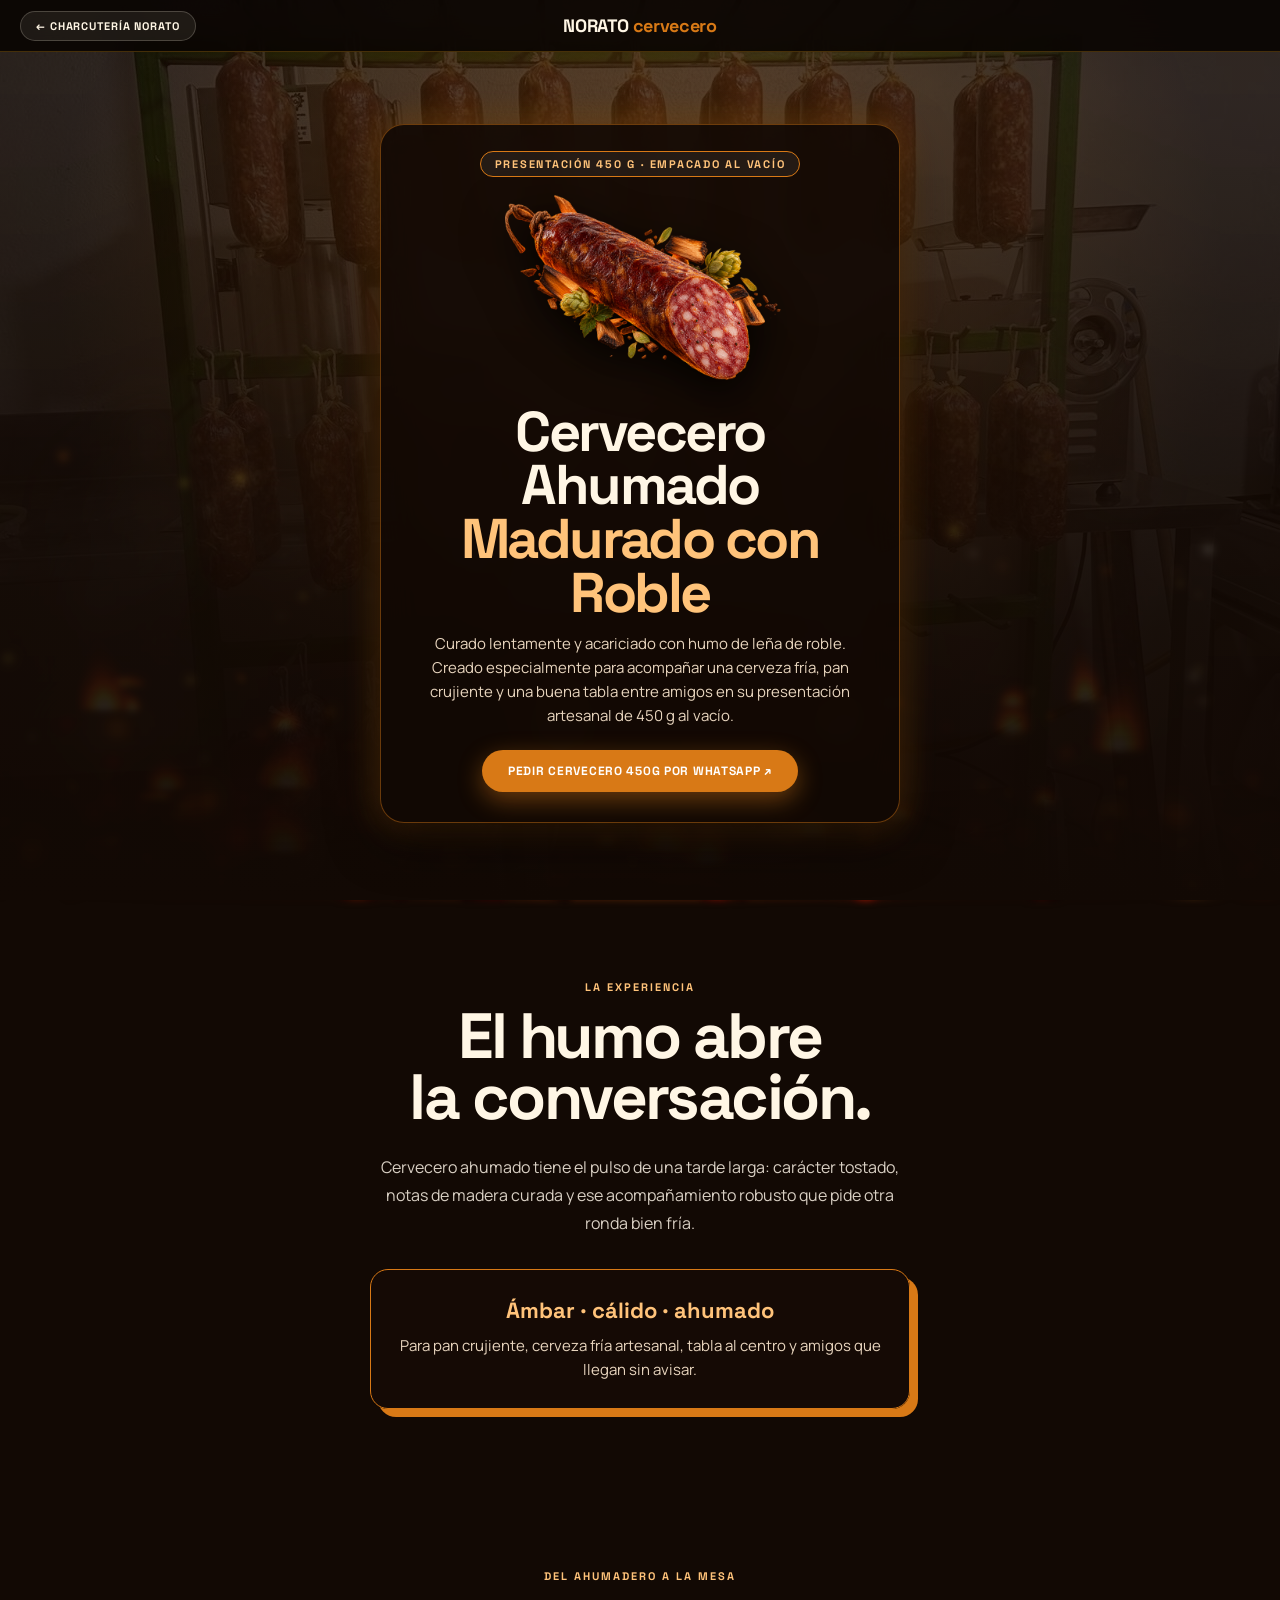
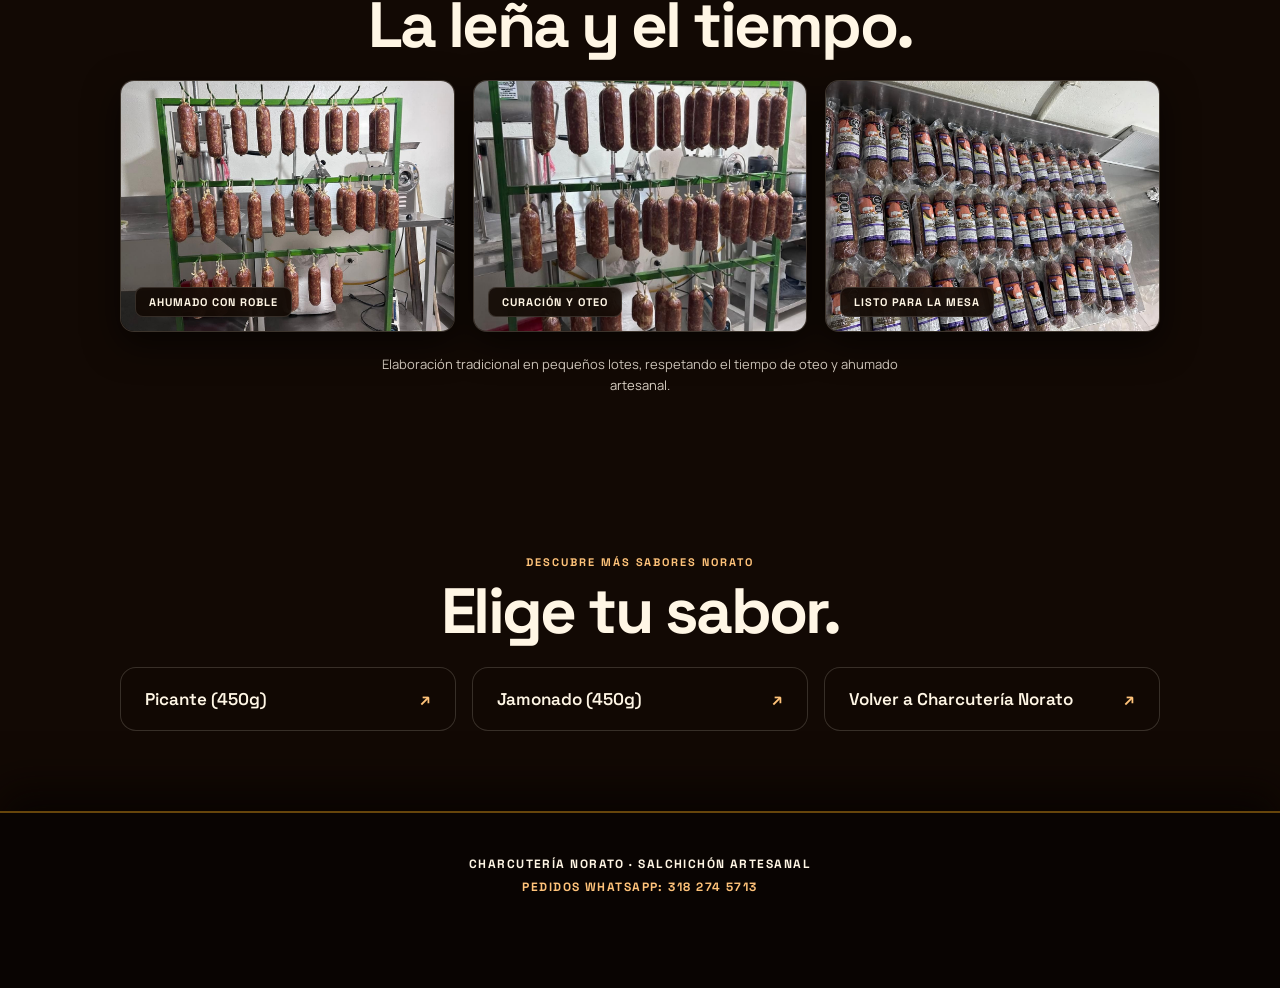
==== commit e305731a: "feat: destacar presentacion 450g, nuevo titulo y badge cervecero, centrado perfecto de platos y corr" ====
--- a/cervecero-ahumado/index.html
+++ b/cervecero-ahumado/index.html
@@ -33,7 +33,7 @@
 <canvas id="fire-smoke-canvas" class="global-fire-canvas" aria-hidden="true"></canvas>
 
 <header class="page-nav">
-  <a class="nav-back" href="../">← Sol y Mesa</a>
+  <a class="nav-back" href="../">← Charcutería Norato</a>
   <a class="brand" href="../">NORATO <b>cervecero</b></a>
 </header>
 
@@ -43,13 +43,13 @@
       <img src="../assets/photo_1_2026-11-07_20-51-27.jpg" alt="Salchichón artesanal Norato ahumado en varas">
     </div>
     <div class="hero-content reveal">
-      <span class="hero-content-badge">Variedad 03 · Fuego y Encuentro</span>
+      <span class="hero-content-badge">Presentación 450 g · Empacado al vacío</span>
       <div class="card-protagonist-img">
         <img src="../assets/protagonistas/cervecero-protagonista.png" alt="Salchichón Cervecero ahumado Norato">
       </div>
-      <h1>Cervecero<br><span>ahumado.</span></h1>
-      <p class="lead">Calor, leña y ganas de compartir. Una variedad que convierte cualquier tarde en una mesa con historia y sabor a brasa.</p>
-      <a class="wa-button" href="https://wa.me/573182745713?text=Hola%2C%20quiero%20conocer%20y%20pedir%20el%20salchich%C3%B3n%20Cervecero%20ahumado%20de%20Norato." target="_blank" rel="noopener">Pedir Cervecero por WhatsApp ↗</a>
+      <h1>Cervecero Ahumado<br><span>Madurado con Roble</span></h1>
+      <p class="lead">Curado lentamente y acariciado con humo de leña de roble. Creado especialmente para acompañar una cerveza fría, pan crujiente y una buena tabla entre amigos en su presentación artesanal de 450 g al vacío.</p>
+      <a class="wa-button" href="https://wa.me/573182745713?text=Hola%2C%20quiero%20conocer%20y%20pedir%20el%20salchich%C3%B3n%20Cervecero%20ahumado%20de%20Norato%20en%20presentaci%C3%B3n%20de%20450g." target="_blank" rel="noopener">Pedir Cervecero 450g por WhatsApp ↗</a>
     </div>
   </section>
 
@@ -84,12 +84,12 @@
   </section>
 
   <section class="section other">
-    <div class="section-kicker">También puedes probar</div>
-    <h2>Elige tu lado.</h2>
+    <div class="section-kicker">Descubre más sabores Norato</div>
+    <h2>Elige tu sabor.</h2>
     <div class="other-grid">
-      <a href="../picante/">Picante <span>01 ↗</span></a>
-      <a href="../jamonado/">Jamonado <span>02 ↗</span></a>
-      <a href="../">Volver a Sol y Mesa <span>↗</span></a>
+      <a href="../picante/">Picante (450g) <span>↗</span></a>
+      <a href="../jamonado/">Jamonado (450g) <span>↗</span></a>
+      <a href="../">Volver a Charcutería Norato <span>↗</span></a>
     </div>
   </section>
 </main>
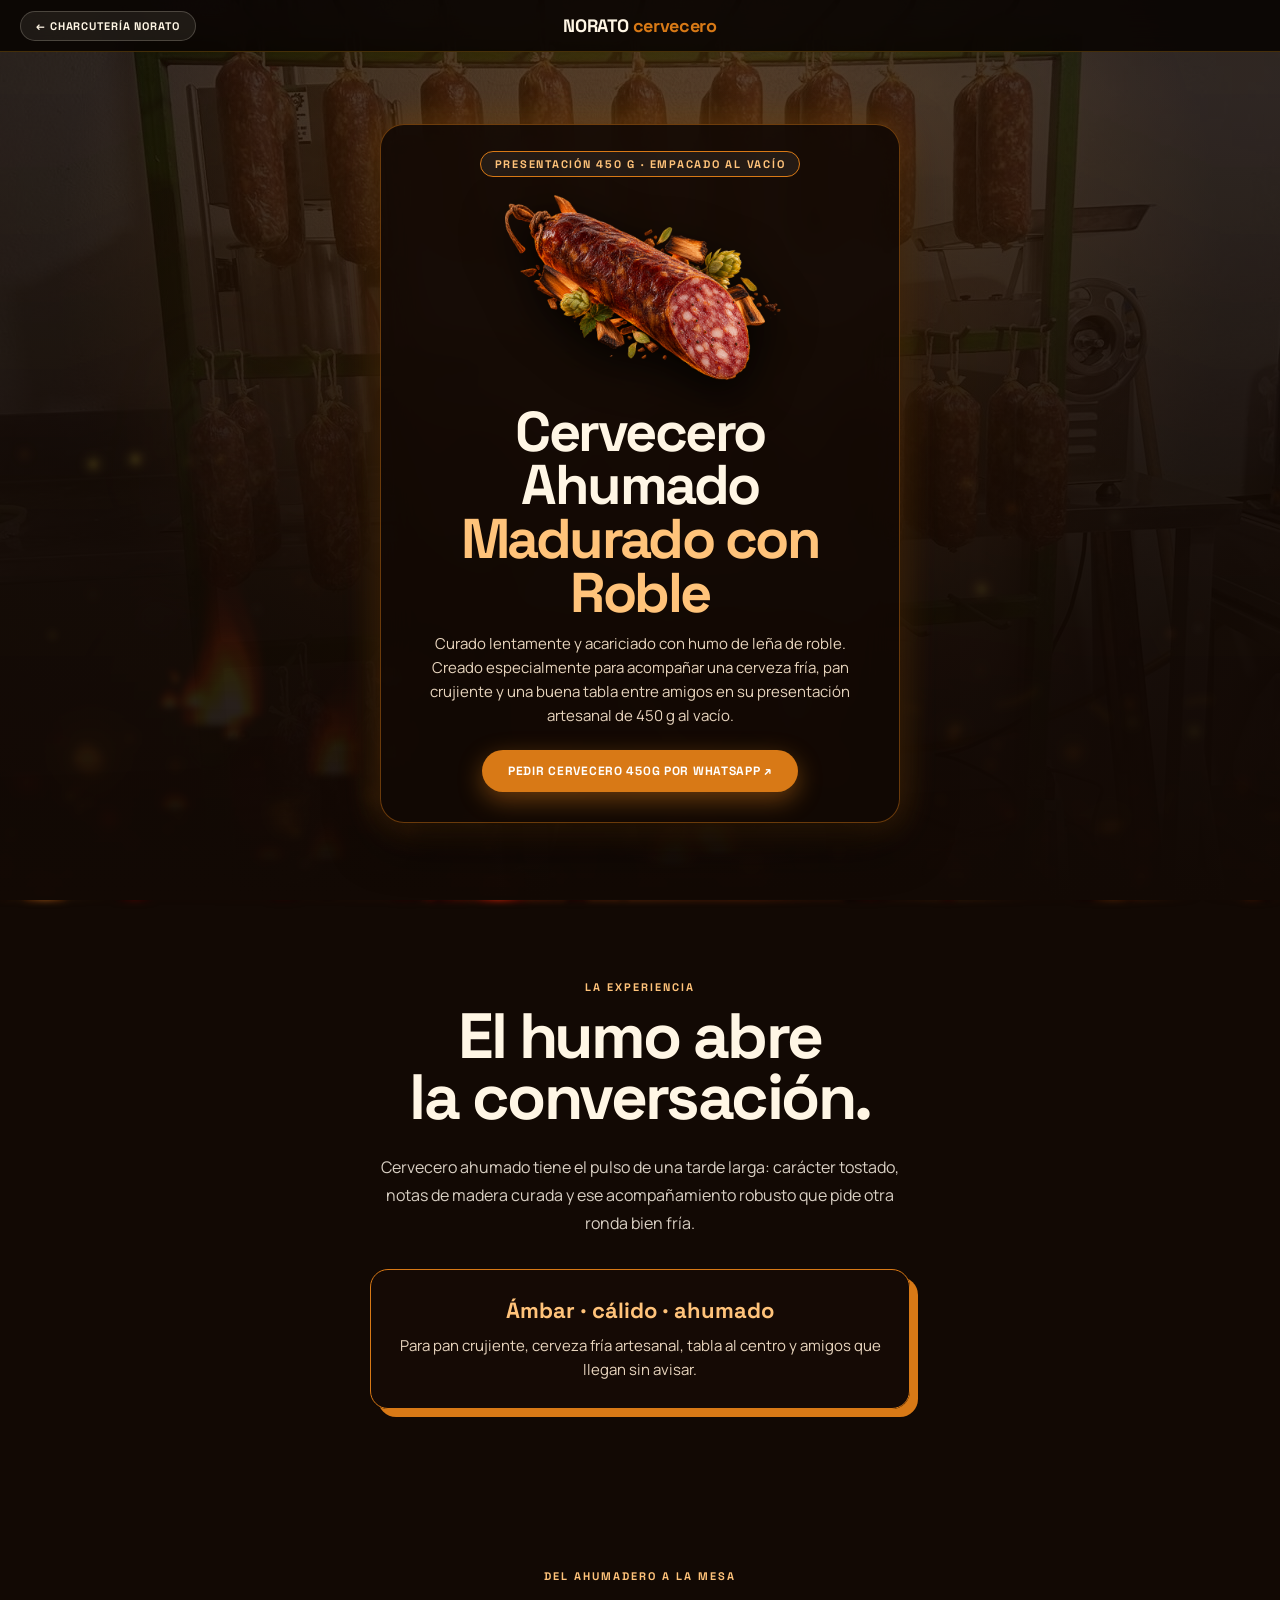
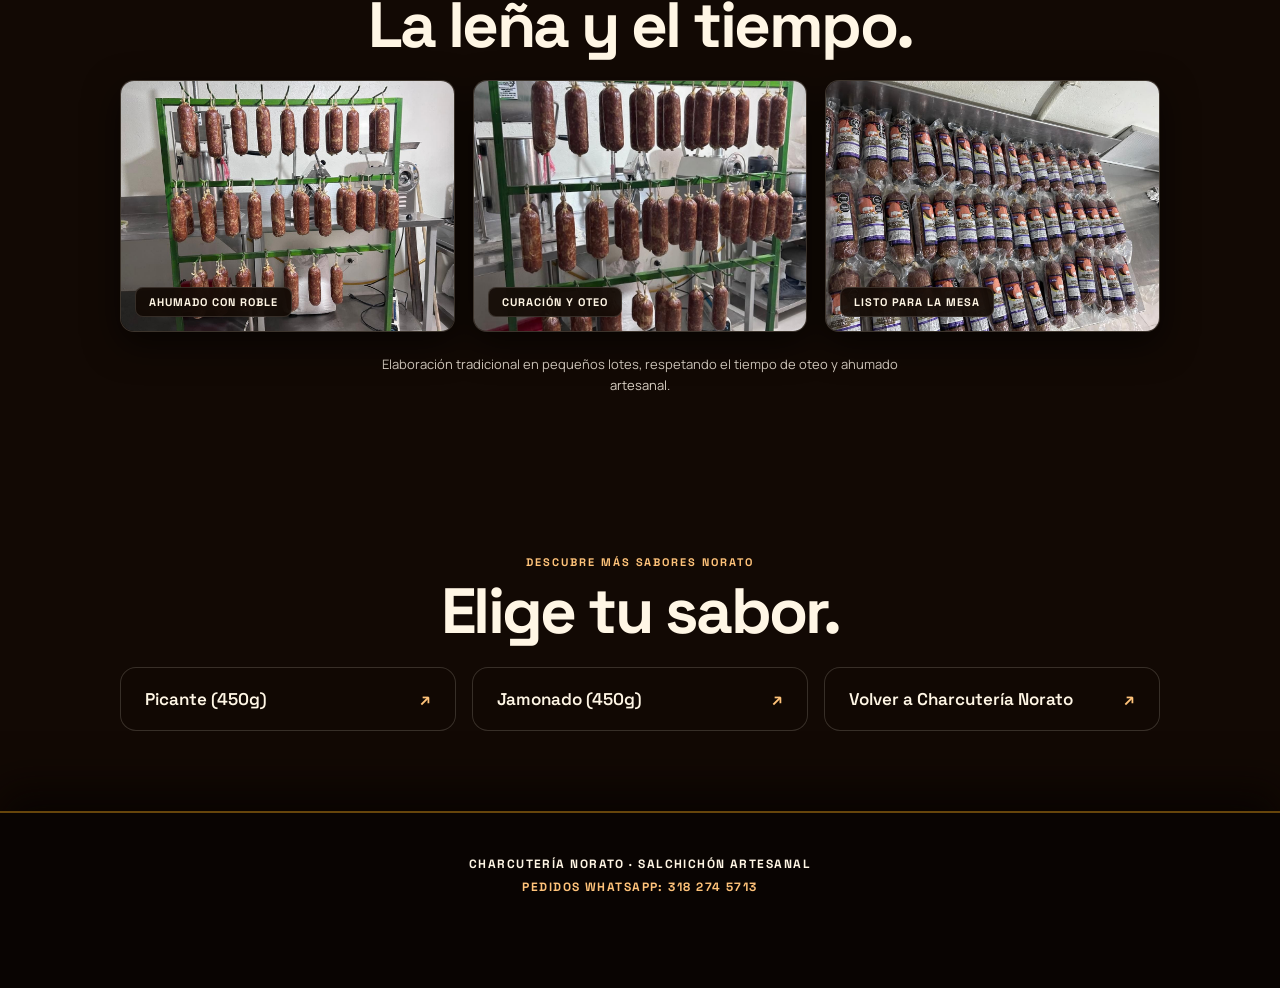
==== commit 61412260: "feat: implementar imagenes optimizadas Open Graph y WhatsApp link previews para compartir en redes s" ====
--- a/cervecero-ahumado/index.html
+++ b/cervecero-ahumado/index.html
@@ -10,19 +10,22 @@
 <meta property="og:type" content="article">
 <meta property="og:url" content="https://mauriciobustamantegaravito-hub.github.io/charcuteria/cervecero-ahumado/">
 <meta property="og:site_name" content="Charcutería Norato">
-<meta property="og:title" content="Cervecero ahumado — Charcutería Norato">
-<meta property="og:description" content="Calor, leña y ganas de compartir. Una variedad que convierte cualquier tarde en una mesa con historia y sabor a brasa.">
-<meta property="og:image" content="https://mauriciobustamantegaravito-hub.github.io/charcuteria/assets/protagonistas/cervecero-protagonista.png">
-<meta property="og:image:secure_url" content="https://mauriciobustamantegaravito-hub.github.io/charcuteria/assets/protagonistas/cervecero-protagonista.png">
-<meta property="og:image:width" content="1536">
-<meta property="og:image:height" content="1024">
+<meta property="og:title" content="Cervecero Ahumado (450 g) — Charcutería Norato">
+<meta property="og:description" content="Calor, leña y ganas de compartir. Salchichón Cervecero ahumado con leña de roble en lotes limitados (450 g).">
+<meta property="og:image" content="https://mauriciobustamantegaravito-hub.github.io/charcuteria/assets/og-cervecero.jpg">
+<meta property="og:image:secure_url" content="https://mauriciobustamantegaravito-hub.github.io/charcuteria/assets/og-cervecero.jpg">
+<meta property="og:image:type" content="image/jpeg">
+<meta property="og:image:width" content="1200">
+<meta property="og:image:height" content="630">
+<meta property="og:image:alt" content="Salchichón artesanal Norato Cervecero Ahumado 450 g">
 <meta property="og:locale" content="es_CO">
+<link rel="image_src" href="https://mauriciobustamantegaravito-hub.github.io/charcuteria/assets/og-cervecero.jpg">
 
 <!-- Twitter Card -->
 <meta name="twitter:card" content="summary_large_image">
-<meta name="twitter:title" content="Cervecero ahumado — Charcutería Norato">
-<meta name="twitter:description" content="Salchichón artesanal Cervecero ahumado con leña de roble. Lotes limitados.">
-<meta name="twitter:image" content="https://mauriciobustamantegaravito-hub.github.io/charcuteria/assets/protagonistas/cervecero-protagonista.png">
+<meta name="twitter:title" content="Cervecero Ahumado (450 g) — Charcutería Norato">
+<meta name="twitter:description" content="Salchichón artesanal Cervecero ahumado con leña de roble. Lotes limitados (450 g).">
+<meta name="twitter:image" content="https://mauriciobustamantegaravito-hub.github.io/charcuteria/assets/og-cervecero.jpg">
 
 <link rel="preconnect" href="https://fonts.googleapis.com">
 <link rel="preconnect" href="https://fonts.gstatic.com" crossorigin>
